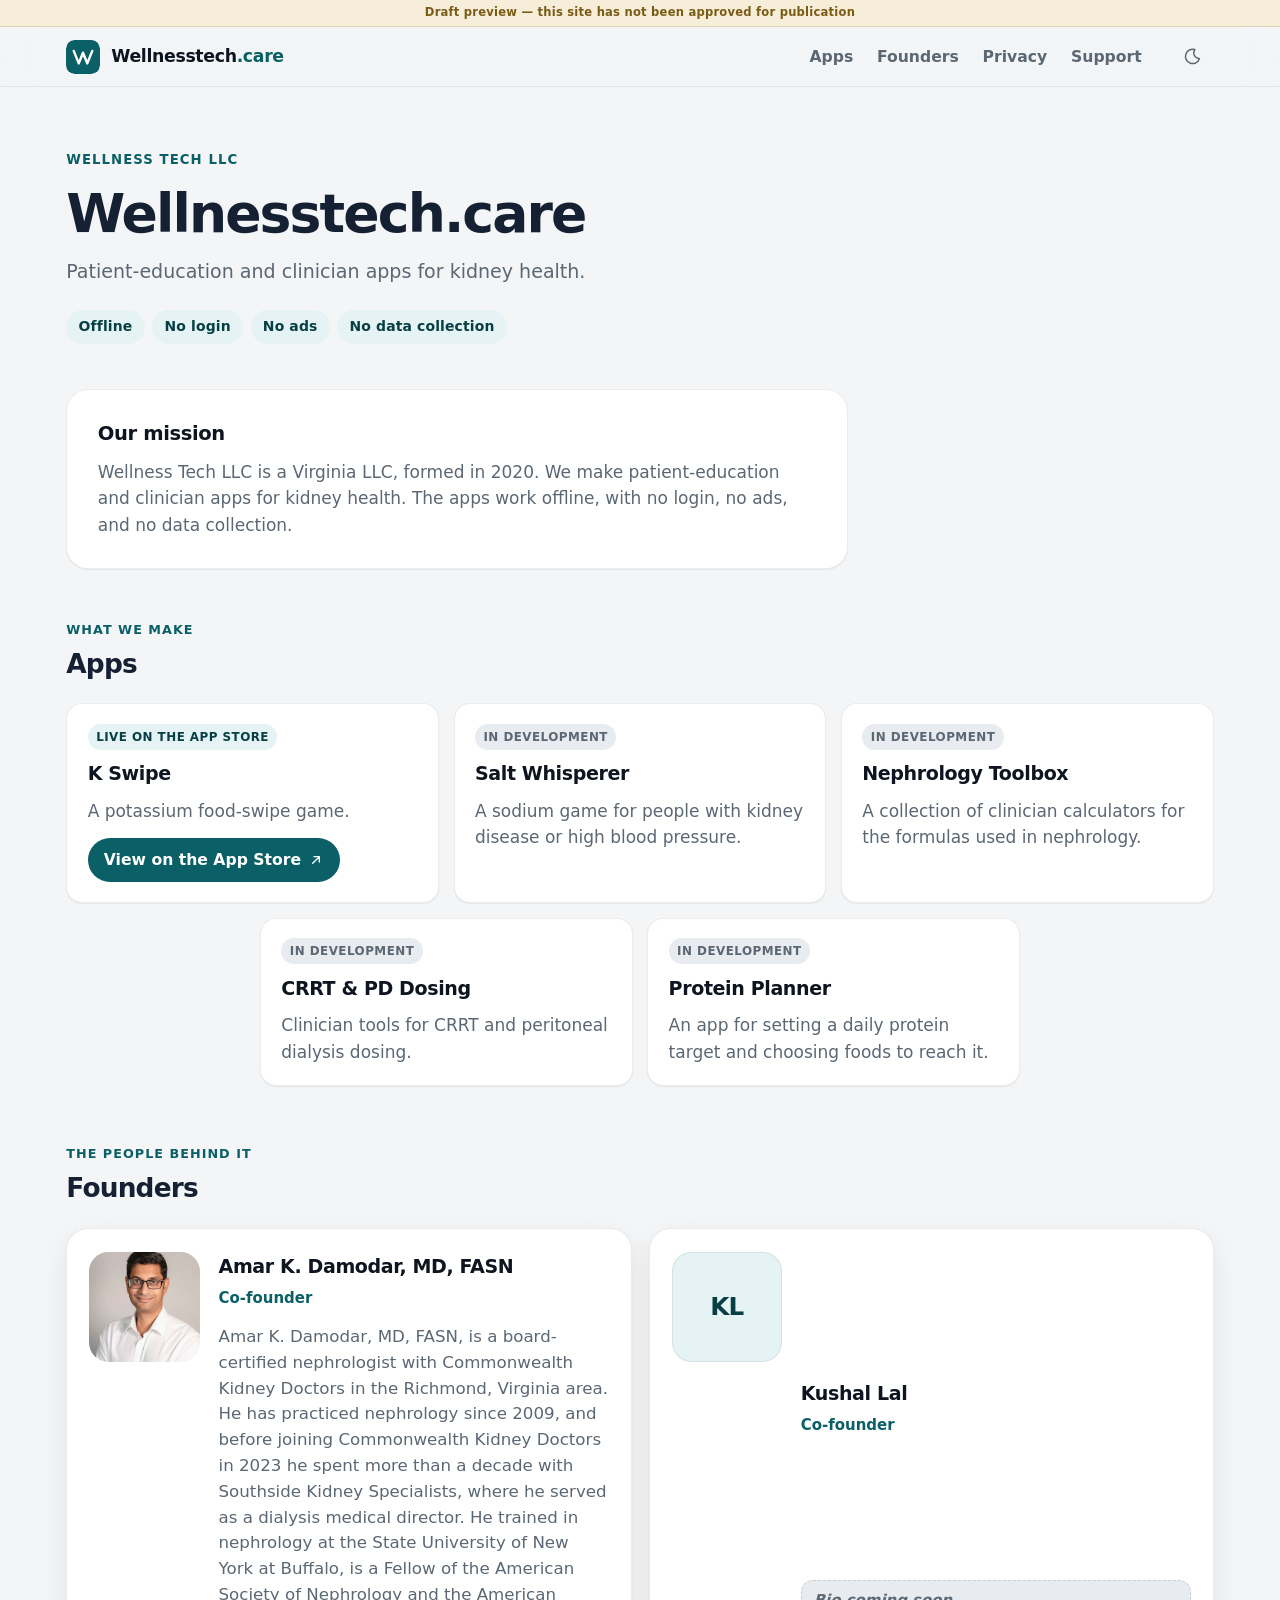
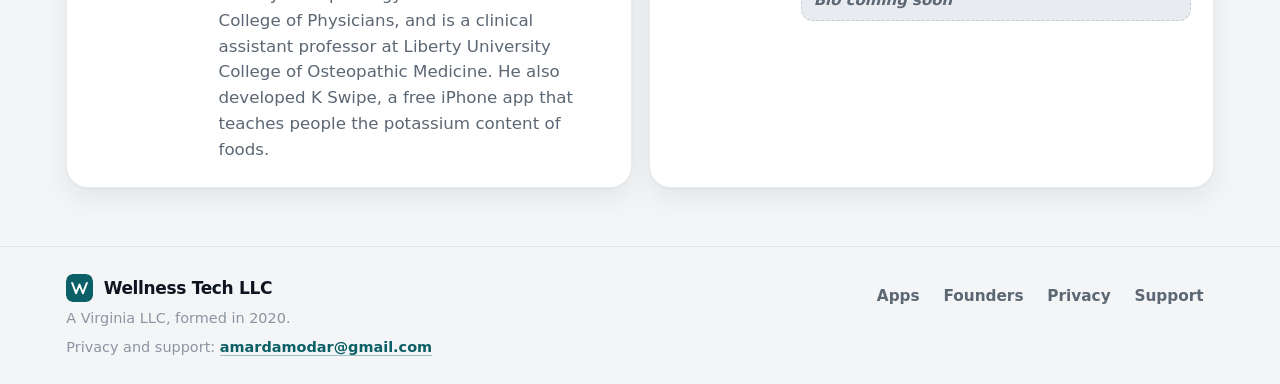
==== index.html @ 01f4c445 "Add draft Wellnesstech.care company site Static preview of the Wellness Tech LLC site, with a draft " ====
<!DOCTYPE html>
<html lang="en">
<head>
  <meta charset="utf-8">
  <meta name="viewport" content="width=device-width, initial-scale=1, viewport-fit=cover">
  <meta name="theme-color" content="#F3F5F7" media="(prefers-color-scheme: light)">
  <meta name="theme-color" content="#0B0F14" media="(prefers-color-scheme: dark)">
  <meta name="description" content="Wellness Tech LLC makes patient-education and clinician apps for kidney health. Offline, no login, no ads, and no data collection.">
  <meta name="robots" content="noindex, nofollow">
  <title>Wellnesstech.care — Wellness Tech LLC (Draft preview)</title>
  <link rel="icon" type="image/svg+xml" href="./img/logo.svg">
  <link rel="icon" type="image/png" sizes="32x32" href="./img/favicon-32.png">
  <link rel="apple-touch-icon" href="./img/apple-touch-icon.png">
  <link rel="stylesheet" href="./css/styles.css">
  <script>
    (function () {
      try {
        var q = new URLSearchParams(location.search).get("theme");
        if (q === "light" || q === "dark") {
          document.documentElement.setAttribute("data-theme", q);
          return;
        }
        var t = localStorage.getItem("wt-theme");
        if (t === "light" || t === "dark") document.documentElement.setAttribute("data-theme", t);
      } catch (e) {}
    })();
  </script>
</head>
<body>
  <a class="skip" href="#main">Skip to content</a>
  <div class="draft-banner" role="status">Draft preview — this site has not been approved for publication</div>
  <header class="site-header">
    <div class="wrap header-inner">
      <a class="brand" href="./">
        <img class="brand-mark" src="./img/logo.svg" width="32" height="32" alt="">
        <span class="brand-name">Wellnesstech<span class="dotcare">.care</span></span>
      </a>
      <nav class="site-nav" aria-label="Primary">
        <a href="./#apps">Apps</a>
        <a href="./#founders">Founders</a>
        <a href="./privacy.html">Privacy</a>
        <a href="./support.html">Support</a>
      </nav>
      <button type="button" class="theme-btn" id="theme-toggle" aria-label="Switch theme" aria-pressed="false">
        <svg class="icon-moon" viewBox="0 0 24 24" fill="none" stroke="currentColor" stroke-width="1.8" stroke-linecap="round" stroke-linejoin="round" aria-hidden="true">
          <path d="M15.4 3.1A8.6 8.6 0 1 0 20.9 14 7 7 0 0 1 15.4 3.1z"/>
        </svg>
        <svg class="icon-sun" viewBox="0 0 24 24" fill="none" stroke="currentColor" stroke-width="1.8" stroke-linecap="round" stroke-linejoin="round" aria-hidden="true">
          <circle cx="12" cy="12" r="4.2"/>
          <path d="M12 3v1.6M12 19.4V21M3 12h1.6M19.4 12H21M5.6 5.6l1.1 1.1M17.3 17.3l1.1 1.1M18.4 5.6l-1.1 1.1M6.7 17.3l-1.1 1.1"/>
        </svg>
      </button>
    </div>
  </header>
  <main id="main">
    <section class="hero">
      <div class="wrap">
        <p class="hero-eyebrow">Wellness Tech LLC</p>
        <h1>Wellnesstech.care</h1>
        <p class="hero-lede">Patient-education and clinician apps for kidney health.</p>
        <ul class="principles" aria-label="How the apps are built">
          <li>Offline</li>
          <li>No login</li>
          <li>No ads</li>
          <li>No data collection</li>
        </ul>
      </div>
    </section>

    <section class="mission" aria-labelledby="mission-heading">
      <div class="wrap">
        <div class="mission-card">
          <h2 id="mission-heading">Our mission</h2>
          <p>Wellness Tech LLC is a Virginia LLC, formed in 2020. We make patient-education and clinician apps for kidney health. The apps work offline, with no login, no ads, and no data collection.</p>
        </div>
      </div>
    </section>

    <section class="section" id="apps" aria-labelledby="apps-heading">
      <div class="wrap">
        <p class="section-kicker">What we make</p>
        <div class="section-head">
          <h2 id="apps-heading">Apps</h2>
        </div>
        <div class="apps-grid">
          <article class="app-card">
            <span class="badge badge-live">Live on the App Store</span>
            <h3>K Swipe</h3>
            <p>A potassium food-swipe game.</p>
            <a class="btn" href="https://apps.apple.com/us/app/k-swipe/id6827366810" rel="noopener noreferrer">
              View on the App Store
              <svg viewBox="0 0 24 24" fill="none" stroke="currentColor" stroke-width="2" stroke-linecap="round" stroke-linejoin="round" aria-hidden="true"><path d="M7 17 17 7M9 7h8v8"/></svg>
            </a>
          </article>
          <article class="app-card">
            <span class="badge badge-dev">In development</span>
            <h3>Salt Whisperer</h3>
            <p>A sodium game for people with kidney disease or high blood pressure.</p>
          </article>
          <article class="app-card">
            <span class="badge badge-dev">In development</span>
            <h3>Nephrology Toolbox</h3>
            <p>A collection of clinician calculators for the formulas used in nephrology.</p>
          </article>
          <article class="app-card">
            <span class="badge badge-dev">In development</span>
            <h3>CRRT &amp; PD Dosing</h3>
            <p>Clinician tools for CRRT and peritoneal dialysis dosing.</p>
          </article>
          <article class="app-card">
            <span class="badge badge-dev">In development</span>
            <h3>Protein Planner</h3>
            <p>An app for setting a daily protein target and choosing foods to reach it.</p>
          </article>
        </div>
      </div>
    </section>

    <section class="section" id="founders" aria-labelledby="founders-heading">
      <div class="wrap">
        <p class="section-kicker">The people behind it</p>
        <div class="section-head">
          <h2 id="founders-heading">Founders</h2>
        </div>
        <div class="founders-grid">
          <article class="founder-card">
            <img class="founder-photo"
                 src="./img/amar-damodar.jpg"
                 srcset="./img/amar-damodar-320.jpg 320w, ./img/amar-damodar.jpg 640w"
                 sizes="104px"
                 width="640" height="640"
                 alt="Portrait of Amar K. Damodar, MD, FASN">
            <h3>Amar K. Damodar, MD, FASN</h3>
            <p class="founder-role">Co-founder</p>
            <p class="founder-bio">Amar K. Damodar, MD, FASN, is a board-certified nephrologist with Commonwealth Kidney Doctors in the Richmond, Virginia area. He has practiced nephrology since 2009, and before joining Commonwealth Kidney Doctors in 2023 he spent more than a decade with Southside Kidney Specialists, where he served as a dialysis medical director. He trained in nephrology at the State University of New York at Buffalo, is a Fellow of the American Society of Nephrology and the American College of Physicians, and is a clinical assistant professor at Liberty University College of Osteopathic Medicine. He also developed K Swipe, a free iPhone app that teaches people the potassium content of foods.</p>
          </article>
          <article class="founder-card">
            <div class="founder-avatar" aria-hidden="true">KL</div>
            <h3>Kushal Lal</h3>
            <p class="founder-role">Co-founder</p>
            <p class="bio-placeholder">Bio coming soon</p>
          </article>
        </div>
      </div>
    </section>
  </main>
  <footer class="site-footer">
    <div class="wrap footer-inner">
      <div>
        <a class="footer-brand" href="./">
          <img src="./img/logo.svg" width="26" height="26" alt="">
          Wellness Tech LLC
        </a>
        <p class="footer-meta">A Virginia LLC, formed in 2020.</p>
        <p class="footer-meta">Privacy and support: <a class="email-link" href="mailto:amardamodar@gmail.com">amardamodar@gmail.com</a></p>
      </div>
      <nav class="footer-links" aria-label="Footer">
        <a href="./#apps">Apps</a>
        <a href="./#founders">Founders</a>
        <a href="./privacy.html">Privacy</a>
        <a href="./support.html">Support</a>
      </nav>
    </div>
  </footer>
  <script src="./js/theme.js"></script>
</body>
</html>
---- css/styles.css ----
/* Wellnesstech.care — company site (draft)
   Visual language aligned with the Nephrology Toolbox redesign. */

:root {
  --bg: #f3f5f7;
  --bg-elev: #ffffff;
  --bg-grouped: #e8ebef;
  --ink: #0e1520;
  --ink-muted: #5c6774;
  --ink-faint: #8b94a0;
  --line: rgba(15, 22, 32, 0.08);
  --line-strong: rgba(15, 22, 32, 0.14);
  --teal: #0b5f66;
  --teal-deep: #073f45;
  --teal-soft: #e6f3f4;
  --teal-mid: #157a82;
  --teal-fill: #0b5f66;
  --navy: #152033;
  --amber-ink: #7a5a16;
  --amber-bg: #f6eed8;
  --shadow-sm: 0 1px 2px rgba(15, 22, 32, 0.04), 0 1px 1px rgba(15, 22, 32, 0.03);
  --shadow: 0 1px 2px rgba(15, 22, 32, 0.04), 0 10px 28px rgba(15, 22, 32, 0.07);
  --radius: 16px;
  --radius-lg: 22px;
  --radius-sm: 12px;
  --sans: -apple-system, BlinkMacSystemFont, "SF Pro Text", "SF Pro Display", "Segoe UI", system-ui, "Helvetica Neue", Helvetica, Arial, sans-serif;
  --focus: 0 0 0 3px rgba(11, 95, 102, 0.32);
  --ease: cubic-bezier(0.22, 1, 0.36, 1);
  --safe-t: env(safe-area-inset-top, 0px);
  --safe-b: env(safe-area-inset-bottom, 0px);
  --safe-l: env(safe-area-inset-left, 0px);
  --safe-r: env(safe-area-inset-right, 0px);
  --header-h: 3.5rem;
  --wrap: 72rem;
  --gutter: 1.25rem;
  color-scheme: light dark;
}

@media (prefers-color-scheme: dark) {
  :root:not([data-theme="light"]) {
    --bg: #0b0f14;
    --bg-elev: #161c24;
    --bg-grouped: #1c232c;
    --ink: #f2efe8;
    --ink-muted: #9aa4b0;
    --ink-faint: #6e7884;
    --line: rgba(242, 239, 232, 0.09);
    --line-strong: rgba(242, 239, 232, 0.16);
    --teal: #5ec8d0;
    --teal-deep: #c5ecef;
    --teal-soft: #12363a;
    --teal-mid: #4eb3bb;
    --teal-fill: #157a82;
    --navy: #dce4f0;
    --amber-ink: #e8c878;
    --amber-bg: #2a2414;
    --shadow-sm: 0 1px 2px rgba(0, 0, 0, 0.35);
    --shadow: 0 1px 2px rgba(0, 0, 0, 0.28), 0 12px 32px rgba(0, 0, 0, 0.4);
    --focus: 0 0 0 3px rgba(94, 200, 208, 0.4);
  }
}

[data-theme="dark"] {
  --bg: #0b0f14;
  --bg-elev: #161c24;
  --bg-grouped: #1c232c;
  --ink: #f2efe8;
  --ink-muted: #9aa4b0;
  --ink-faint: #6e7884;
  --line: rgba(242, 239, 232, 0.09);
  --line-strong: rgba(242, 239, 232, 0.16);
  --teal: #5ec8d0;
  --teal-deep: #c5ecef;
  --teal-soft: #12363a;
  --teal-mid: #4eb3bb;
  --teal-fill: #157a82;
  --navy: #dce4f0;
  --amber-ink: #e8c878;
  --amber-bg: #2a2414;
  --shadow-sm: 0 1px 2px rgba(0, 0, 0, 0.35);
  --shadow: 0 1px 2px rgba(0, 0, 0, 0.28), 0 12px 32px rgba(0, 0, 0, 0.4);
  --focus: 0 0 0 3px rgba(94, 200, 208, 0.4);
}

[data-theme="light"] {
  --bg: #f3f5f7;
  --bg-elev: #ffffff;
  --bg-grouped: #e8ebef;
  --ink: #0e1520;
  --ink-muted: #5c6774;
  --ink-faint: #8b94a0;
  --line: rgba(15, 22, 32, 0.08);
  --line-strong: rgba(15, 22, 32, 0.14);
  --teal: #0b5f66;
  --teal-deep: #073f45;
  --teal-soft: #e6f3f4;
  --teal-mid: #157a82;
  --teal-fill: #0b5f66;
  --navy: #152033;
  --amber-ink: #7a5a16;
  --amber-bg: #f6eed8;
  --shadow-sm: 0 1px 2px rgba(15, 22, 32, 0.04), 0 1px 1px rgba(15, 22, 32, 0.03);
  --shadow: 0 1px 2px rgba(15, 22, 32, 0.04), 0 10px 28px rgba(15, 22, 32, 0.07);
  --focus: 0 0 0 3px rgba(11, 95, 102, 0.32);
}

*, *::before, *::after { box-sizing: border-box; }

html {
  font-size: 17px;
  -webkit-text-size-adjust: 100%;
  scroll-behavior: smooth;
  height: 100%;
}

@media (prefers-reduced-motion: reduce) {
  html { scroll-behavior: auto; }
  *, *::before, *::after {
    animation: none !important;
    transition: none !important;
  }
}

html, body { margin: 0; padding: 0; }

body {
  font-family: var(--sans);
  background: var(--bg);
  color: var(--ink);
  line-height: 1.55;
  min-height: 100%;
  min-height: 100dvh;
  display: flex;
  flex-direction: column;
  -webkit-font-smoothing: antialiased;
  -moz-osx-font-smoothing: grayscale;
}

img { max-width: 100%; height: auto; display: block; }
button { font: inherit; color: inherit; cursor: pointer; background: none; border: 0; padding: 0; }
a { color: var(--teal); }

.skip {
  position: absolute; left: -999px; top: 0; z-index: 200;
  background: var(--teal-fill); color: #fff; padding: 0.5rem 1rem; border-radius: 0 0 8px 0;
  text-decoration: none;
}
.skip:focus { left: 0.5rem; top: 0.5rem; outline: none; box-shadow: var(--focus); }

/* Slim draft banner */
.draft-banner {
  flex: 0 0 auto;
  z-index: 80;
  background: var(--amber-bg);
  color: var(--amber-ink);
  text-align: center;
  font-weight: 560;
  font-size: 0.68rem;
  letter-spacing: 0.02em;
  line-height: 1.3;
  padding: calc(0.32rem + var(--safe-t)) max(var(--gutter), var(--safe-r)) 0.32rem max(var(--gutter), var(--safe-l));
  border-bottom: 0.5px solid color-mix(in srgb, var(--amber-ink) 18%, transparent);
}

.wrap {
  width: min(100%, var(--wrap));
  margin-inline: auto;
  padding-inline: max(var(--gutter), var(--safe-l)) max(var(--gutter), var(--safe-r));
}

/* Header */
.site-header {
  position: sticky;
  top: 0;
  z-index: 50;
  background: color-mix(in srgb, var(--bg) 86%, transparent);
  backdrop-filter: saturate(1.4) blur(16px);
  -webkit-backdrop-filter: saturate(1.4) blur(16px);
  border-bottom: 0.5px solid var(--line);
}

.header-inner {
  display: flex;
  align-items: center;
  gap: 1rem;
  min-height: var(--header-h);
  flex-wrap: wrap;
  padding-block: 0.35rem;
}

.brand {
  display: inline-flex;
  align-items: center;
  gap: 0.65rem;
  text-decoration: none;
  color: var(--ink);
  min-height: 44px;
  margin-right: auto;
}
.brand:hover { color: var(--ink); }
.brand-mark {
  width: 2rem;
  height: 2rem;
  flex: 0 0 auto;
  border-radius: 0.5rem;
}
.brand-name {
  font-weight: 650;
  font-size: 1.02rem;
  letter-spacing: -0.02em;
  line-height: 1.1;
}
.brand-name .dotcare {
  color: var(--teal);
  font-weight: 600;
}

.site-nav {
  display: flex;
  align-items: center;
  gap: 0.15rem 0.1rem;
  flex-wrap: wrap;
}
.site-nav a {
  color: var(--ink-muted);
  text-decoration: none;
  font-weight: 560;
  font-size: 0.92rem;
  padding: 0.45rem 0.65rem;
  min-height: 44px;
  display: inline-flex;
  align-items: center;
  border-radius: 999px;
}
.site-nav a:hover { color: var(--ink); background: var(--bg-grouped); }
.site-nav a[aria-current="page"] {
  color: var(--teal-deep);
  background: var(--teal-soft);
}

.theme-btn {
  width: 44px;
  height: 44px;
  display: inline-flex;
  align-items: center;
  justify-content: center;
  border-radius: 50%;
  color: var(--ink-muted);
  flex: 0 0 auto;
}
.theme-btn:hover { background: var(--bg-grouped); color: var(--ink); }
.theme-btn:focus-visible,
.site-nav a:focus-visible,
.brand:focus-visible,
.btn:focus-visible,
.email-link:focus-visible {
  outline: none;
  box-shadow: var(--focus);
}
.theme-btn svg { width: 20px; height: 20px; }
.theme-btn .icon-sun { display: none; }
.theme-btn .icon-moon { display: block; }
[data-theme="dark"] .theme-btn .icon-sun { display: block; }
[data-theme="dark"] .theme-btn .icon-moon { display: none; }
@media (prefers-color-scheme: dark) {
  :root:not([data-theme="light"]) .theme-btn .icon-sun { display: block; }
  :root:not([data-theme="light"]) .theme-btn .icon-moon { display: none; }
}

/* Main */
main { flex: 1 1 auto; }

.hero {
  padding: 2.4rem 0 2.1rem;
}
.hero-eyebrow {
  display: inline-block;
  font-size: 0.78rem;
  font-weight: 620;
  letter-spacing: 0.08em;
  text-transform: uppercase;
  color: var(--teal);
  margin: 0 0 0.85rem;
}
.hero h1 {
  font-size: clamp(2.05rem, 6vw, 3.15rem);
  font-weight: 680;
  letter-spacing: -0.035em;
  line-height: 1.08;
  margin: 0 0 0.85rem;
  color: var(--navy);
  max-width: 14ch;
}
.hero-lede {
  font-size: 1.12rem;
  color: var(--ink-muted);
  max-width: 34rem;
  margin: 0 0 1.35rem;
}
.principles {
  display: flex;
  flex-wrap: wrap;
  gap: 0.45rem;
  list-style: none;
  margin: 0;
  padding: 0;
}
.principles li {
  background: var(--teal-soft);
  color: var(--teal-deep);
  font-size: 0.82rem;
  font-weight: 600;
  padding: 0.38rem 0.72rem;
  border-radius: 999px;
  letter-spacing: 0.01em;
}

.mission {
  padding: 0 0 3rem;
}
.mission-card {
  background: var(--bg-elev);
  border: 0.5px solid var(--line);
  box-shadow: var(--shadow-sm);
  border-radius: var(--radius-lg);
  padding: 1.5rem 1.4rem;
  max-width: 46rem;
}
.mission-card h2 {
  margin: 0 0 0.55rem;
  font-size: 1.15rem;
  letter-spacing: -0.02em;
  font-weight: 650;
}
.mission-card p {
  margin: 0;
  color: var(--ink-muted);
}

.section {
  padding: 0 0 3.4rem;
}
.section-head {
  display: flex;
  align-items: baseline;
  justify-content: space-between;
  gap: 1rem;
  margin-bottom: 1.1rem;
}
.section-head h2 {
  margin: 0;
  font-size: 1.55rem;
  letter-spacing: -0.03em;
  font-weight: 670;
  color: var(--navy);
}
.section-kicker {
  margin: 0 0 0.25rem;
  font-size: 0.75rem;
  font-weight: 620;
  letter-spacing: 0.08em;
  text-transform: uppercase;
  color: var(--teal);
}

.apps-grid {
  display: grid;
  grid-template-columns: 1fr;
  gap: 0.85rem;
}

.app-card {
  background: var(--bg-elev);
  border: 0.5px solid var(--line);
  box-shadow: var(--shadow-sm);
  border-radius: var(--radius);
  padding: 1.15rem 1.2rem 1.2rem;
  display: flex;
  flex-direction: column;
  gap: 0.55rem;
  min-height: 100%;
}
.app-card h3 {
  margin: 0;
  font-size: 1.12rem;
  letter-spacing: -0.02em;
  font-weight: 650;
}
.app-card p {
  margin: 0;
  color: var(--ink-muted);
  flex: 1 1 auto;
}
.badge {
  display: inline-flex;
  align-items: center;
  align-self: flex-start;
  font-size: 0.7rem;
  font-weight: 650;
  letter-spacing: 0.04em;
  text-transform: uppercase;
  padding: 0.22rem 0.5rem;
  border-radius: 999px;
}
.badge-live {
  background: var(--teal-soft);
  color: var(--teal-deep);
}
.badge-dev {
  background: var(--bg-grouped);
  color: var(--ink-muted);
}

.btn {
  display: inline-flex;
  align-items: center;
  justify-content: center;
  gap: 0.4rem;
  min-height: 44px;
  padding: 0.45rem 0.95rem;
  border-radius: 999px;
  background: var(--teal-fill);
  color: #fff;
  text-decoration: none;
  font-weight: 600;
  font-size: 0.92rem;
  align-self: flex-start;
  margin-top: 0.25rem;
}
.btn:hover { filter: brightness(1.06); }
.btn svg { width: 16px; height: 16px; }

/* Founders */
.founders-grid {
  display: grid;
  grid-template-columns: 1fr;
  gap: 1rem;
}
.founder-card {
  background: var(--bg-elev);
  border: 0.5px solid var(--line);
  box-shadow: var(--shadow);
  border-radius: var(--radius-lg);
  padding: 1.35rem 1.3rem 1.45rem;
  display: grid;
  grid-template-columns: auto 1fr;
  gap: 0.35rem 1.1rem;
}
.founder-photo,
.founder-avatar {
  width: 5.5rem;
  height: 5.5rem;
  border-radius: 1.15rem;
  object-fit: cover;
  grid-row: 1 / 4;
  background: var(--teal-soft);
  align-self: start;
}
.founder-avatar {
  display: flex;
  align-items: center;
  justify-content: center;
  font-weight: 670;
  font-size: 1.45rem;
  letter-spacing: -0.03em;
  color: var(--teal-deep);
  border: 0.5px solid var(--line);
}
.founder-card h3 {
  margin: 0;
  font-size: 1.12rem;
  letter-spacing: -0.02em;
  font-weight: 670;
  align-self: end;
}
.founder-role {
  margin: 0;
  color: var(--teal);
  font-weight: 600;
  font-size: 0.88rem;
}
.founder-bio {
  grid-column: 1 / -1;
  margin: 0.7rem 0 0;
  color: var(--ink-muted);
  font-size: 0.98rem;
}
.bio-placeholder {
  display: block;
  margin-top: 0.7rem;
  grid-column: 1 / -1;
  align-self: start;
  justify-self: stretch;
  width: 100%;
  background: var(--bg-grouped);
  color: var(--ink-muted);
  font-size: 0.88rem;
  font-weight: 560;
  font-style: italic;
  padding: 0.45rem 0.7rem;
  border-radius: var(--radius-sm);
  border: 0.5px dashed var(--line-strong);
}

/* Interior pages */
.page-hero {
  padding: 2rem 0 1.4rem;
}
.page-hero h1 {
  margin: 0 0 0.5rem;
  font-size: clamp(1.8rem, 5vw, 2.4rem);
  letter-spacing: -0.03em;
  font-weight: 680;
  color: var(--navy);
}
.page-hero p {
  margin: 0;
  color: var(--ink-muted);
  max-width: 36rem;
}
.prose {
  padding: 0 0 3.4rem;
  max-width: 40rem;
}
.prose h2 {
  font-size: 1.15rem;
  letter-spacing: -0.02em;
  margin: 1.8rem 0 0.5rem;
}
.prose p, .prose li { color: var(--ink-muted); }
.prose p { margin: 0 0 0.9rem; }
.prose ul { margin: 0 0 1rem; padding-left: 1.15rem; }
.prose li { margin: 0.25rem 0; }
.email-link {
  color: var(--teal);
  font-weight: 600;
  text-decoration: none;
  border-bottom: 1px solid color-mix(in srgb, var(--teal) 35%, transparent);
}
.email-link:hover { border-bottom-color: var(--teal); }

.contact-card {
  background: var(--bg-elev);
  border: 0.5px solid var(--line);
  box-shadow: var(--shadow-sm);
  border-radius: var(--radius-lg);
  padding: 1.4rem 1.35rem;
  display: flex;
  flex-direction: column;
  gap: 0.35rem;
  max-width: 28rem;
}
.contact-card .label {
  font-size: 0.75rem;
  font-weight: 620;
  letter-spacing: 0.06em;
  text-transform: uppercase;
  color: var(--ink-faint);
}
.contact-card .email-link { font-size: 1.05rem; align-self: flex-start; }

/* Footer */
.site-footer {
  margin-top: auto;
  border-top: 0.5px solid var(--line);
  padding: 1.6rem 0 calc(1.5rem + var(--safe-b));
  background: var(--bg);
}
.footer-inner {
  display: flex;
  flex-wrap: wrap;
  align-items: flex-start;
  gap: 1rem 2rem;
}
.footer-brand {
  display: flex;
  align-items: center;
  gap: 0.6rem;
  text-decoration: none;
  color: var(--ink);
  font-weight: 650;
  letter-spacing: -0.02em;
}
.footer-brand img { width: 1.6rem; height: 1.6rem; border-radius: 0.4rem; }
.footer-meta {
  margin: 0.35rem 0 0;
  color: var(--ink-faint);
  font-size: 0.85rem;
}
.footer-links {
  display: flex;
  flex-wrap: wrap;
  gap: 0.2rem 0.2rem;
  margin-left: auto;
  align-items: center;
}
.footer-links a {
  color: var(--ink-muted);
  text-decoration: none;
  font-weight: 560;
  font-size: 0.9rem;
  padding: 0.45rem 0.6rem;
  min-height: 44px;
  display: inline-flex;
  align-items: center;
}
.footer-links a:hover { color: var(--ink); }
.footer-links a:focus-visible { outline: none; box-shadow: var(--focus); border-radius: 8px; }

.error-page {
  text-align: left;
  padding: 3rem 0 4rem;
}
.error-page h1 {
  font-size: 2rem;
  letter-spacing: -0.03em;
  margin: 0 0 0.5rem;
}
.error-page p { color: var(--ink-muted); margin: 0 0 1.2rem; }

@media (min-width: 640px) {
  :root { --gutter: 1.75rem; }
  .hero { padding-top: 3.4rem; padding-bottom: 2.6rem; }
  .apps-grid { grid-template-columns: 1fr 1fr; }
  .founder-card {
    grid-template-columns: auto 1fr;
  }
  .founder-photo, .founder-avatar {
    width: 6.5rem;
    height: 6.5rem;
    grid-row: 1 / span 3;
  }
  .founder-bio, .bio-placeholder { grid-column: 2; }
  .founder-bio { margin-top: 0.45rem; }
  .bio-placeholder { margin-top: 0.55rem; }
  .mission-card { padding: 1.75rem 1.8rem; }
}

@media (min-width: 960px) {
  :root { --gutter: 2.25rem; }
  .apps-grid { grid-template-columns: repeat(6, 1fr); }
  .app-card:nth-child(1),
  .app-card:nth-child(2),
  .app-card:nth-child(3) { grid-column: span 2; }
  .app-card:nth-child(4) { grid-column: 2 / span 2; }
  .app-card:nth-child(5) { grid-column: 4 / span 2; }
  .founders-grid { grid-template-columns: 1fr 1fr; }
  .header-inner { flex-wrap: nowrap; }
}

@media (max-width: 479px) {
  .site-nav { width: 100%; order: 3; }
  .site-nav a { padding-inline: 0.5rem; font-size: 0.88rem; }
  .founder-card {
    grid-template-columns: auto 1fr;
  }
  .founder-photo, .founder-avatar { width: 4.4rem; height: 4.4rem; border-radius: 1rem; }
  .footer-links { margin-left: 0; }
}
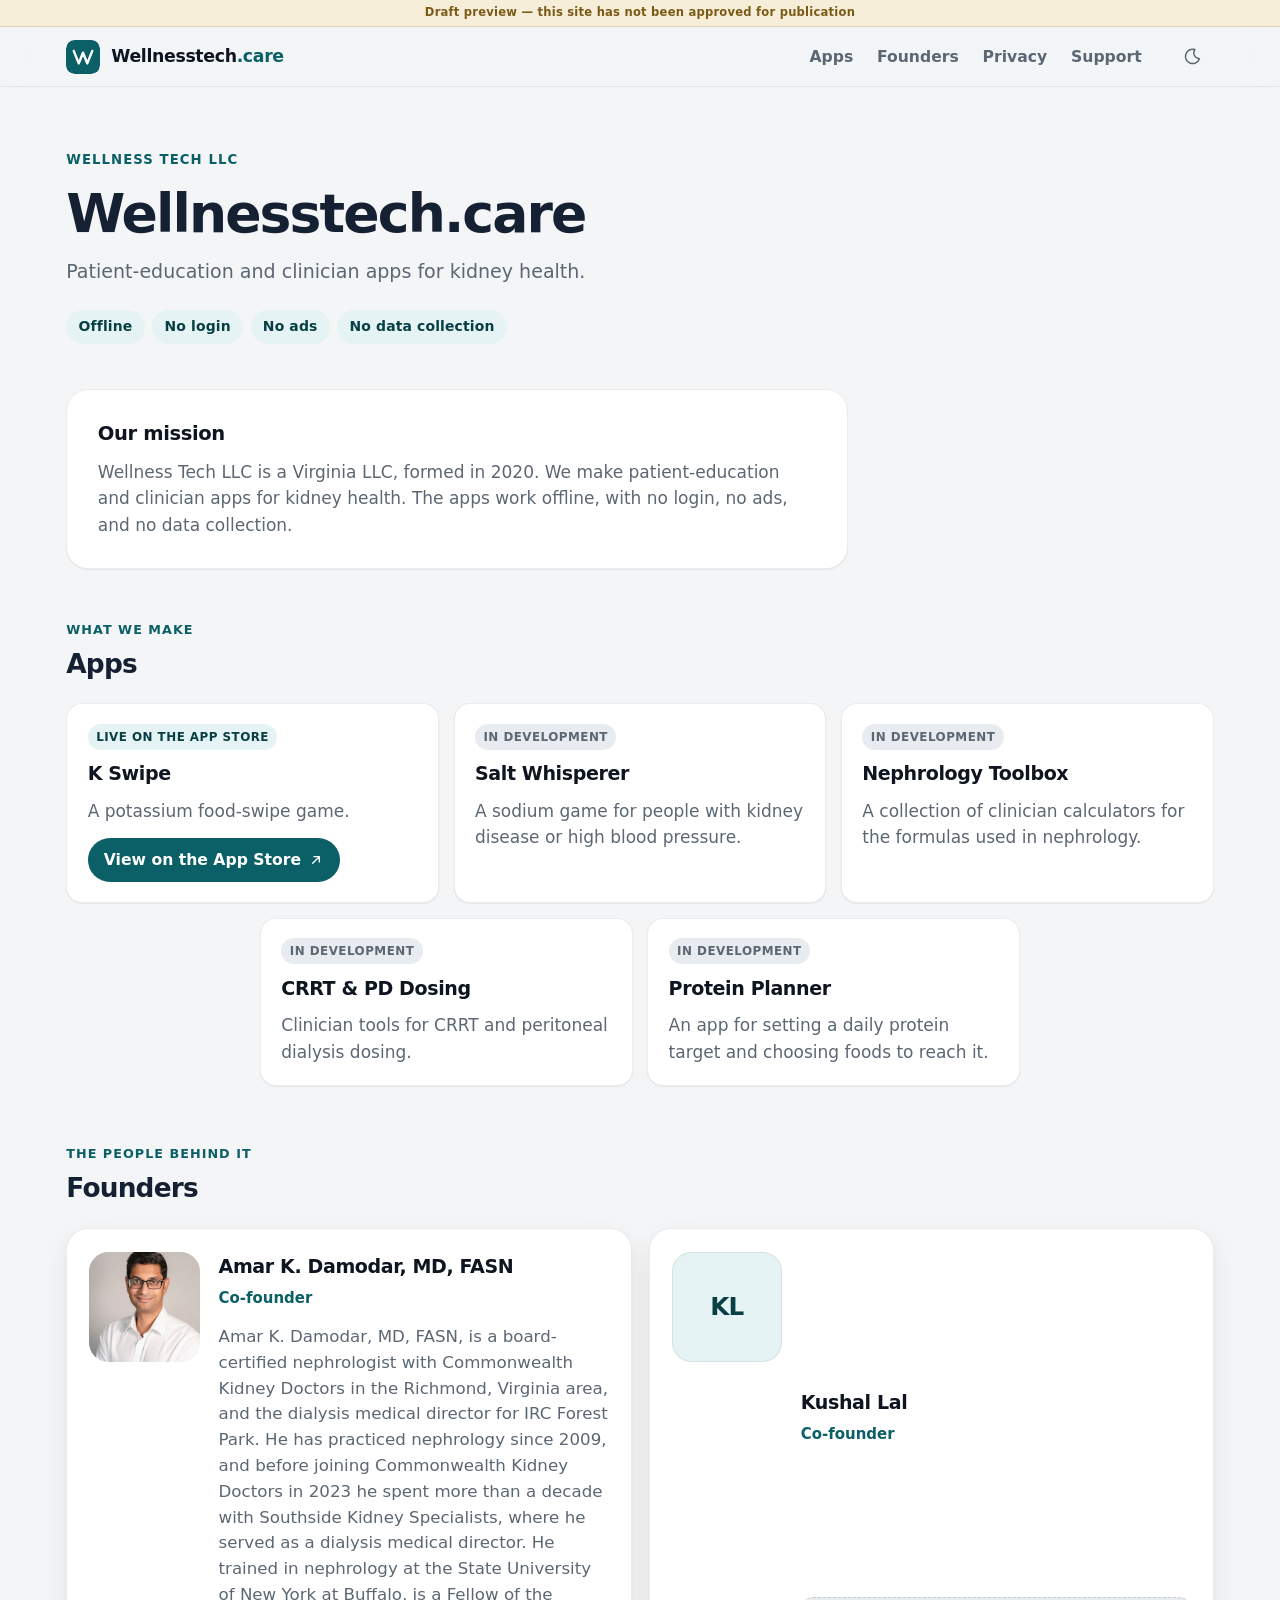
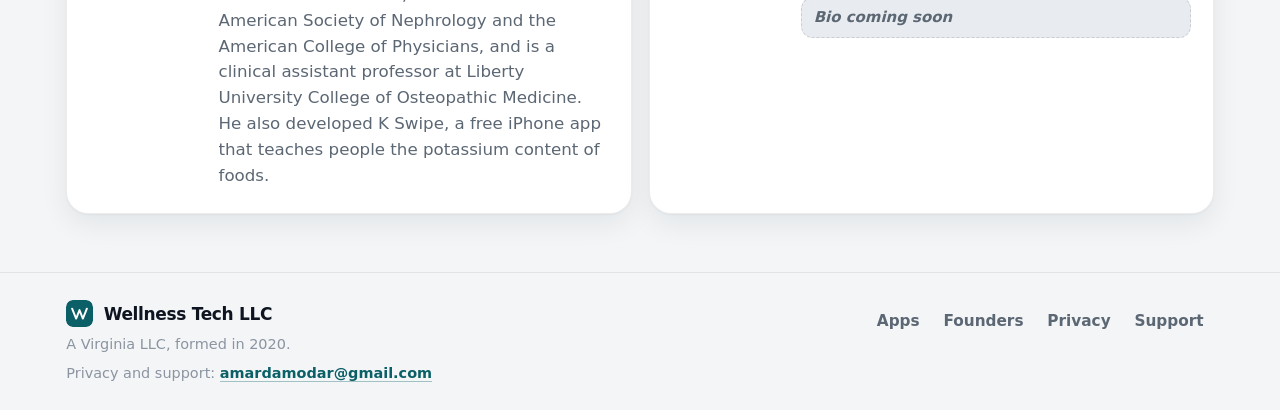
==== commit c073ec4c: "Bio: current role as dialysis medical director, IRC Forest Park" ====
--- a/index.html
+++ b/index.html
@@ -132,7 +132,7 @@
                  alt="Portrait of Amar K. Damodar, MD, FASN">
             <h3>Amar K. Damodar, MD, FASN</h3>
             <p class="founder-role">Co-founder</p>
-            <p class="founder-bio">Amar K. Damodar, MD, FASN, is a board-certified nephrologist with Commonwealth Kidney Doctors in the Richmond, Virginia area. He has practiced nephrology since 2009, and before joining Commonwealth Kidney Doctors in 2023 he spent more than a decade with Southside Kidney Specialists, where he served as a dialysis medical director. He trained in nephrology at the State University of New York at Buffalo, is a Fellow of the American Society of Nephrology and the American College of Physicians, and is a clinical assistant professor at Liberty University College of Osteopathic Medicine. He also developed K Swipe, a free iPhone app that teaches people the potassium content of foods.</p>
+            <p class="founder-bio">Amar K. Damodar, MD, FASN, is a board-certified nephrologist with Commonwealth Kidney Doctors in the Richmond, Virginia area, and the dialysis medical director for IRC Forest Park. He has practiced nephrology since 2009, and before joining Commonwealth Kidney Doctors in 2023 he spent more than a decade with Southside Kidney Specialists, where he served as a dialysis medical director. He trained in nephrology at the State University of New York at Buffalo, is a Fellow of the American Society of Nephrology and the American College of Physicians, and is a clinical assistant professor at Liberty University College of Osteopathic Medicine. He also developed K Swipe, a free iPhone app that teaches people the potassium content of foods.</p>
           </article>
           <article class="founder-card">
             <div class="founder-avatar" aria-hidden="true">KL</div>
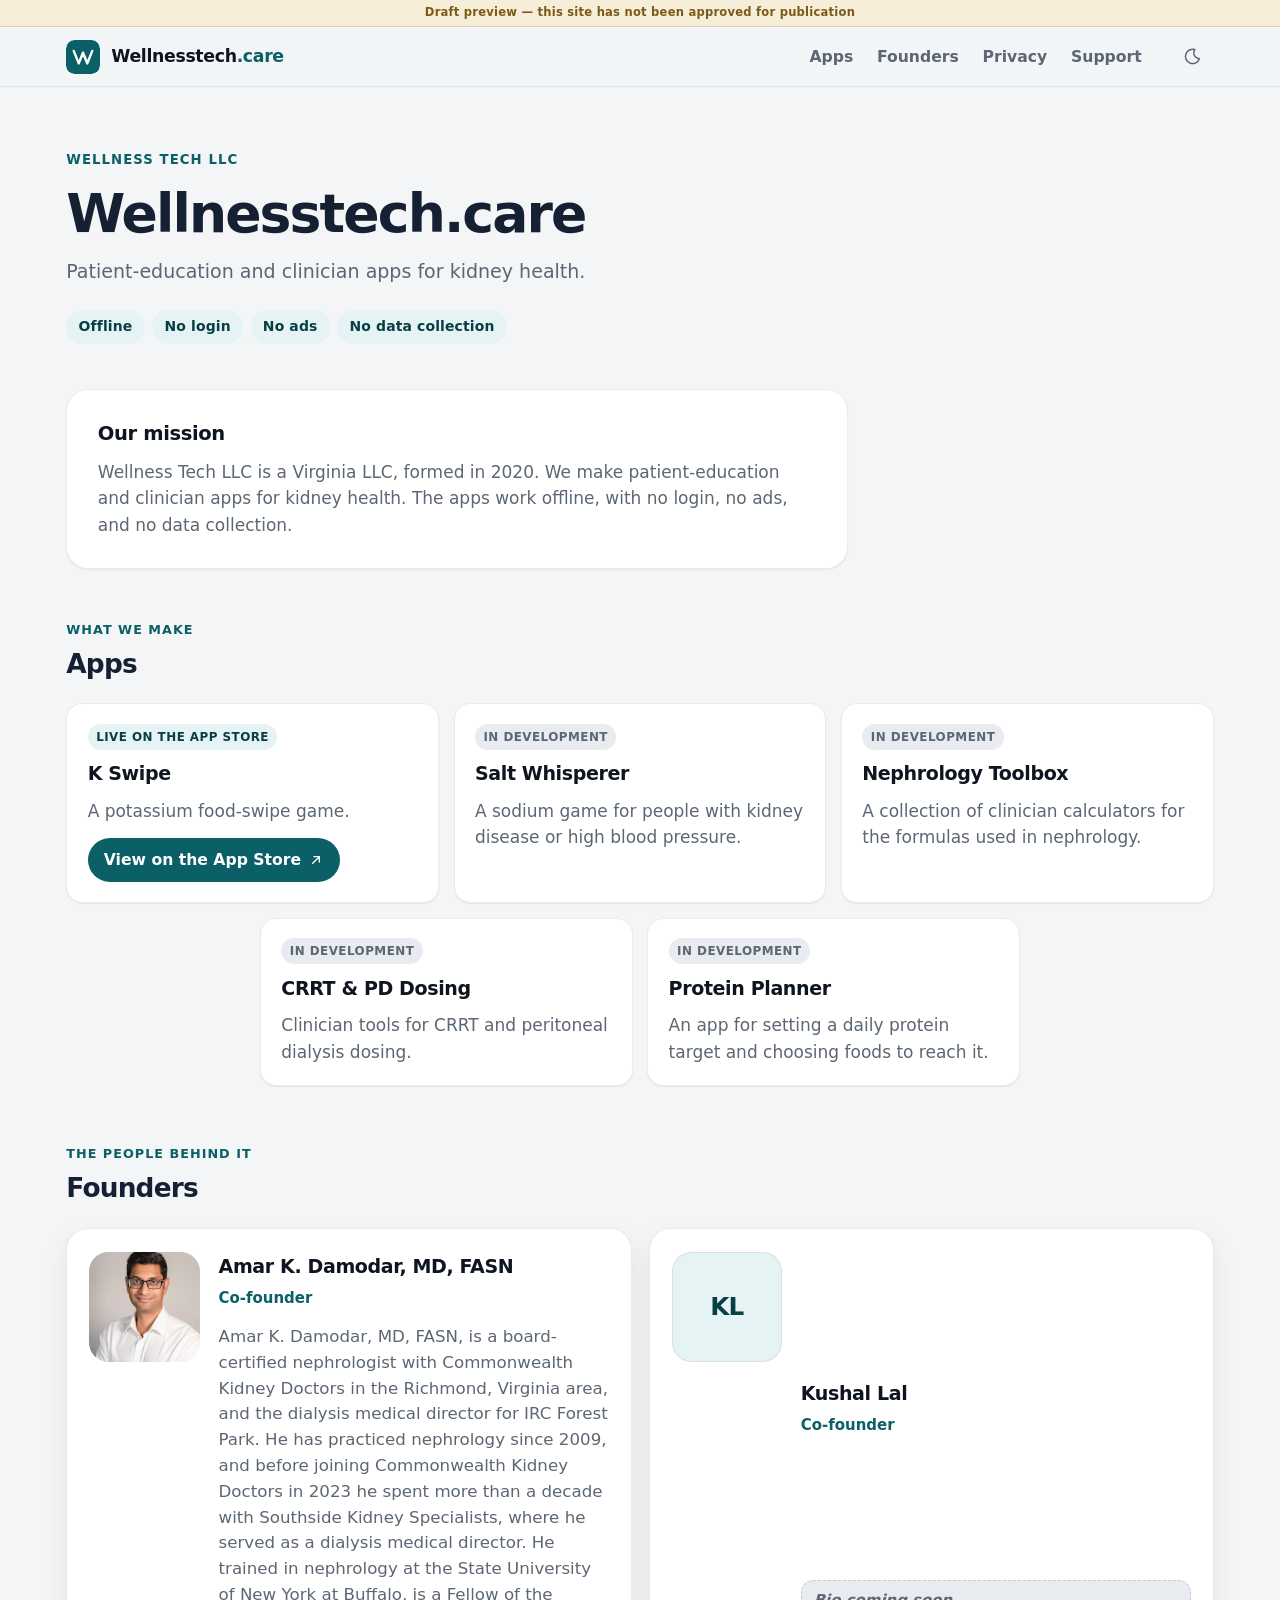
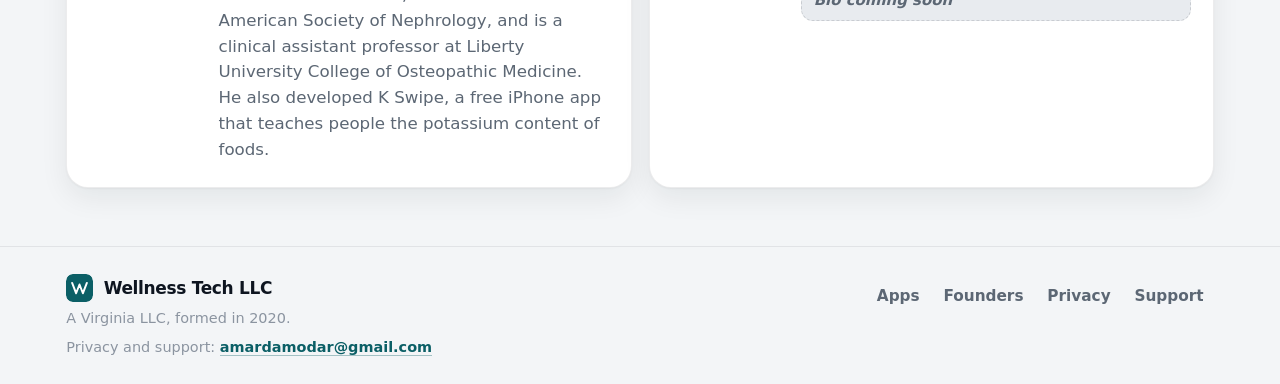
==== commit 09c06c13: "Bio: remove ACP fellowship (FASN only)" ====
--- a/index.html
+++ b/index.html
@@ -132,7 +132,7 @@
                  alt="Portrait of Amar K. Damodar, MD, FASN">
             <h3>Amar K. Damodar, MD, FASN</h3>
             <p class="founder-role">Co-founder</p>
-            <p class="founder-bio">Amar K. Damodar, MD, FASN, is a board-certified nephrologist with Commonwealth Kidney Doctors in the Richmond, Virginia area, and the dialysis medical director for IRC Forest Park. He has practiced nephrology since 2009, and before joining Commonwealth Kidney Doctors in 2023 he spent more than a decade with Southside Kidney Specialists, where he served as a dialysis medical director. He trained in nephrology at the State University of New York at Buffalo, is a Fellow of the American Society of Nephrology and the American College of Physicians, and is a clinical assistant professor at Liberty University College of Osteopathic Medicine. He also developed K Swipe, a free iPhone app that teaches people the potassium content of foods.</p>
+            <p class="founder-bio">Amar K. Damodar, MD, FASN, is a board-certified nephrologist with Commonwealth Kidney Doctors in the Richmond, Virginia area, and the dialysis medical director for IRC Forest Park. He has practiced nephrology since 2009, and before joining Commonwealth Kidney Doctors in 2023 he spent more than a decade with Southside Kidney Specialists, where he served as a dialysis medical director. He trained in nephrology at the State University of New York at Buffalo, is a Fellow of the American Society of Nephrology, and is a clinical assistant professor at Liberty University College of Osteopathic Medicine. He also developed K Swipe, a free iPhone app that teaches people the potassium content of foods.</p>
           </article>
           <article class="founder-card">
             <div class="founder-avatar" aria-hidden="true">KL</div>
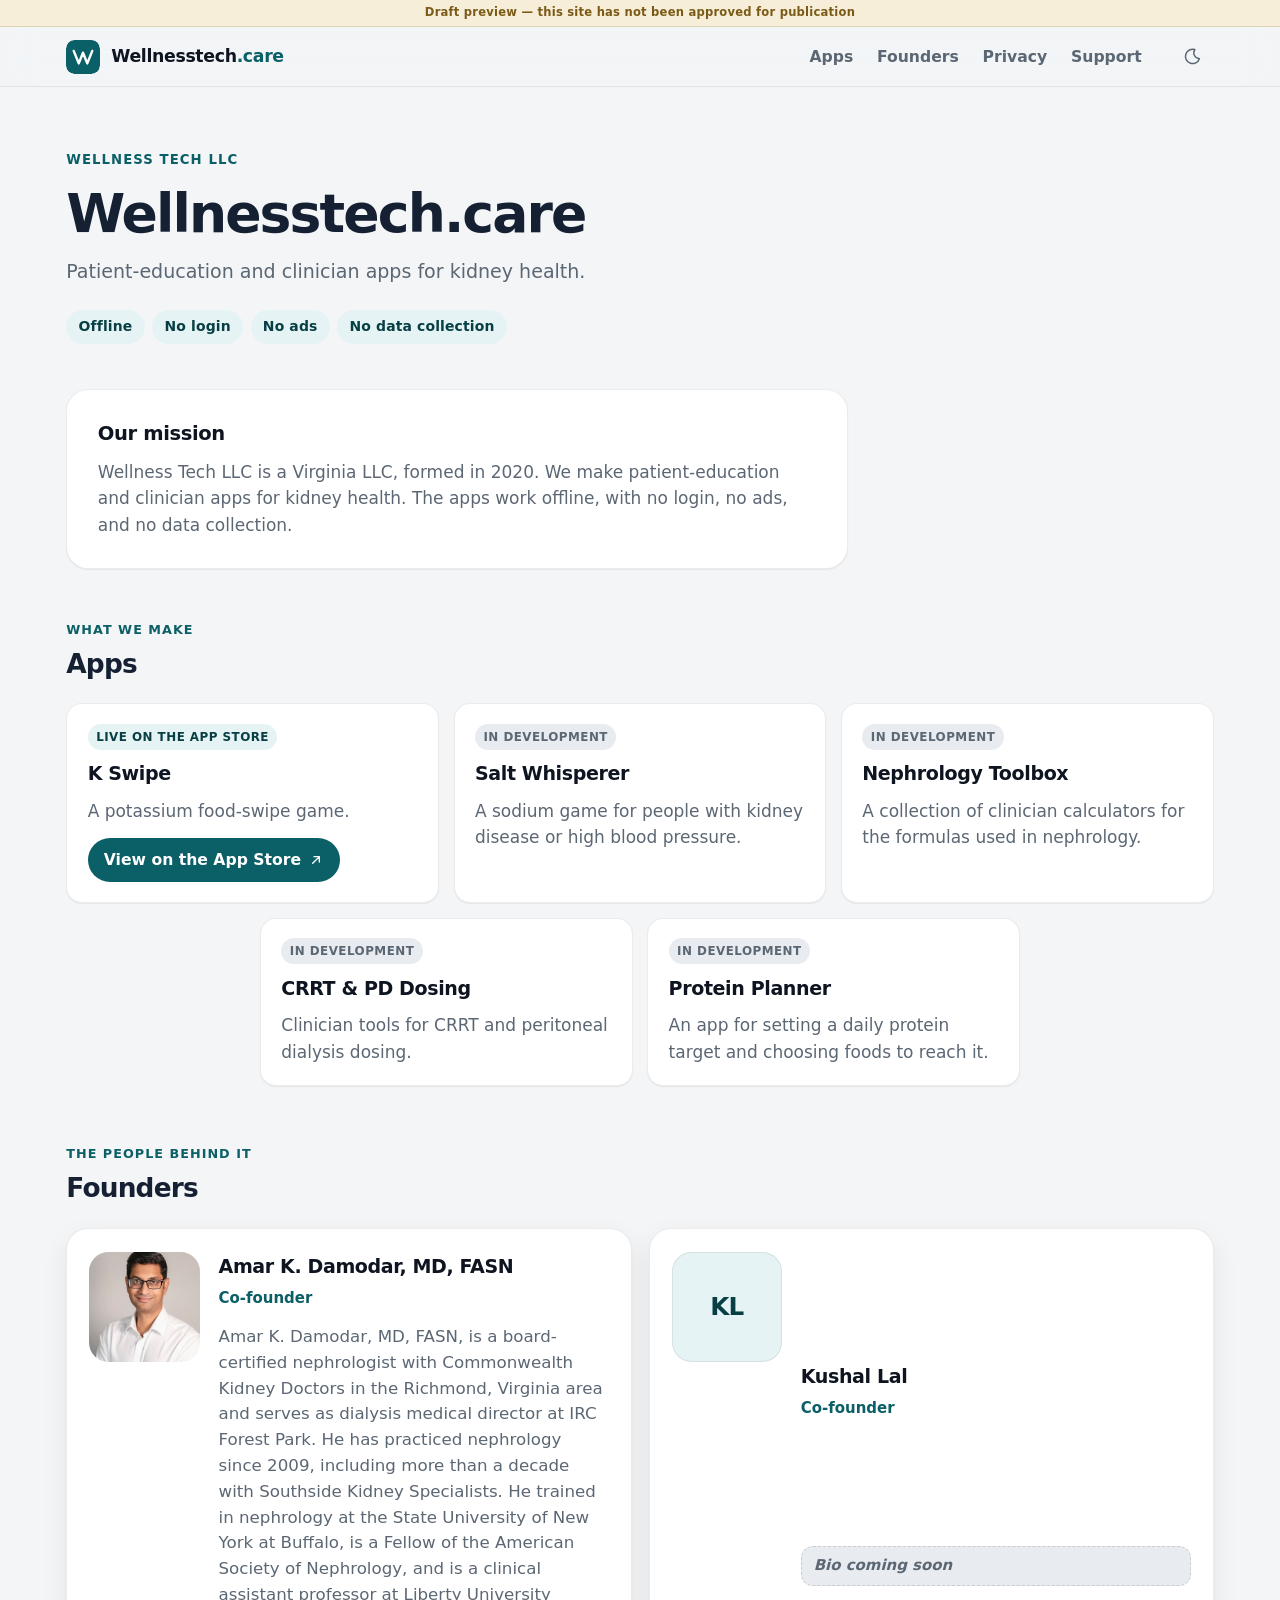
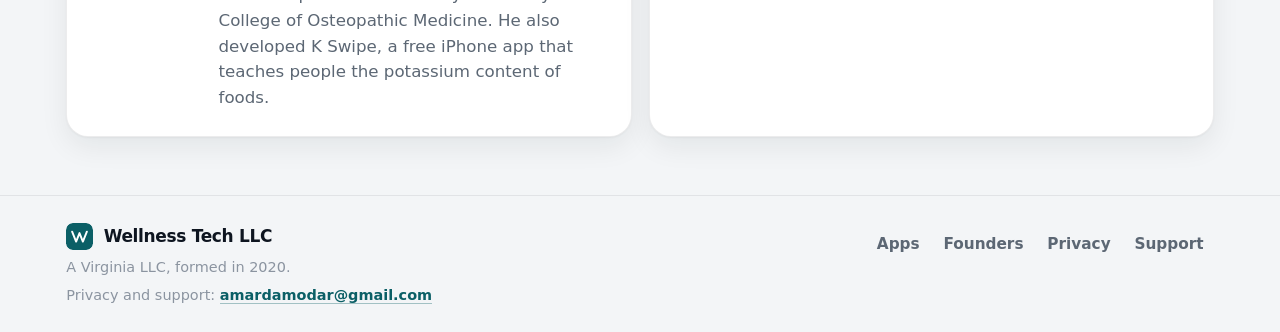
==== commit c1f7b8aa: "Bio: Alex's corrected version (IRC Forest Park current, FASN only)" ====
--- a/index.html
+++ b/index.html
@@ -132,7 +132,7 @@
                  alt="Portrait of Amar K. Damodar, MD, FASN">
             <h3>Amar K. Damodar, MD, FASN</h3>
             <p class="founder-role">Co-founder</p>
-            <p class="founder-bio">Amar K. Damodar, MD, FASN, is a board-certified nephrologist with Commonwealth Kidney Doctors in the Richmond, Virginia area, and the dialysis medical director for IRC Forest Park. He has practiced nephrology since 2009, and before joining Commonwealth Kidney Doctors in 2023 he spent more than a decade with Southside Kidney Specialists, where he served as a dialysis medical director. He trained in nephrology at the State University of New York at Buffalo, is a Fellow of the American Society of Nephrology, and is a clinical assistant professor at Liberty University College of Osteopathic Medicine. He also developed K Swipe, a free iPhone app that teaches people the potassium content of foods.</p>
+            <p class="founder-bio">Amar K. Damodar, MD, FASN, is a board-certified nephrologist with Commonwealth Kidney Doctors in the Richmond, Virginia area and serves as dialysis medical director at IRC Forest Park. He has practiced nephrology since 2009, including more than a decade with Southside Kidney Specialists. He trained in nephrology at the State University of New York at Buffalo, is a Fellow of the American Society of Nephrology, and is a clinical assistant professor at Liberty University College of Osteopathic Medicine. He also developed K Swipe, a free iPhone app that teaches people the potassium content of foods.</p>
           </article>
           <article class="founder-card">
             <div class="founder-avatar" aria-hidden="true">KL</div>
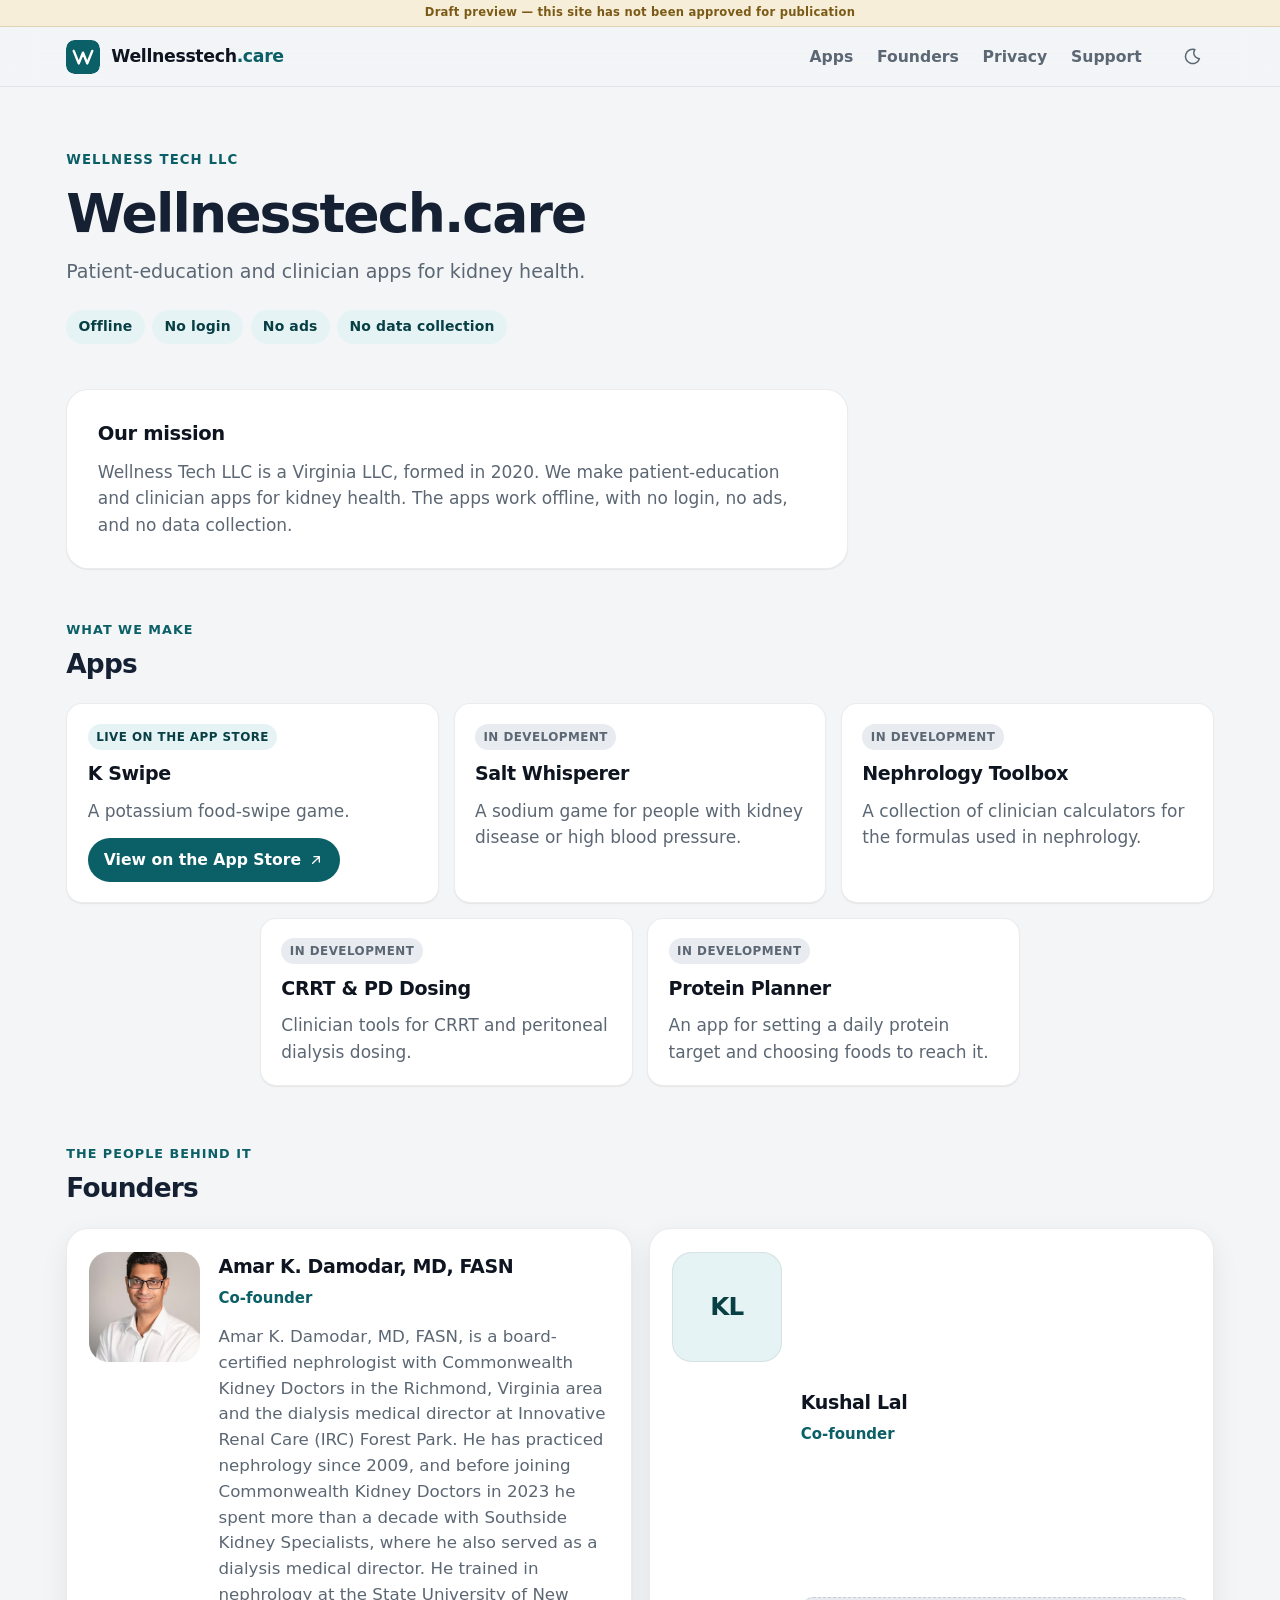
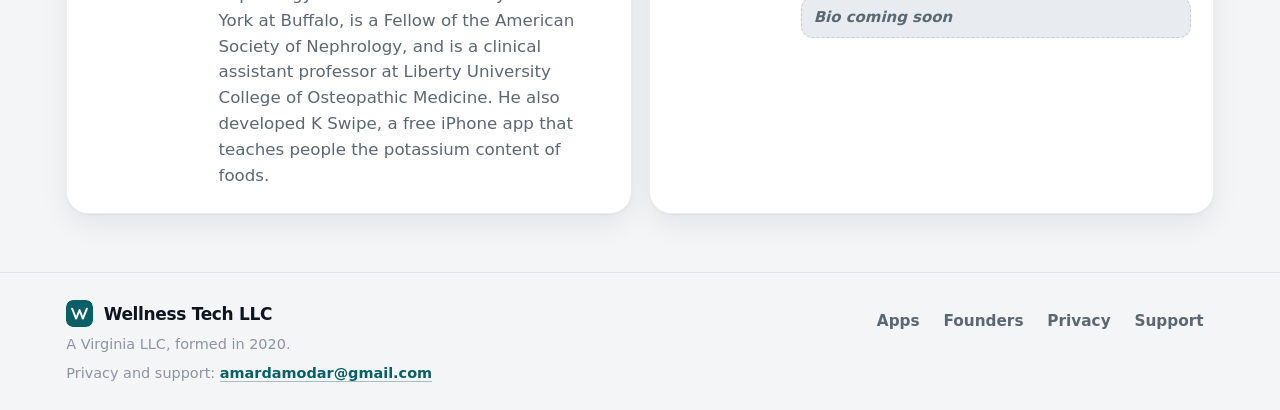
==== commit 5746ab78: "Bio: spell out Innovative Renal Care (IRC) Forest Park" ====
--- a/index.html
+++ b/index.html
@@ -132,7 +132,7 @@
                  alt="Portrait of Amar K. Damodar, MD, FASN">
             <h3>Amar K. Damodar, MD, FASN</h3>
             <p class="founder-role">Co-founder</p>
-            <p class="founder-bio">Amar K. Damodar, MD, FASN, is a board-certified nephrologist with Commonwealth Kidney Doctors in the Richmond, Virginia area and serves as dialysis medical director at IRC Forest Park. He has practiced nephrology since 2009, including more than a decade with Southside Kidney Specialists. He trained in nephrology at the State University of New York at Buffalo, is a Fellow of the American Society of Nephrology, and is a clinical assistant professor at Liberty University College of Osteopathic Medicine. He also developed K Swipe, a free iPhone app that teaches people the potassium content of foods.</p>
+            <p class="founder-bio">Amar K. Damodar, MD, FASN, is a board-certified nephrologist with Commonwealth Kidney Doctors in the Richmond, Virginia area and the dialysis medical director at Innovative Renal Care (IRC) Forest Park. He has practiced nephrology since 2009, and before joining Commonwealth Kidney Doctors in 2023 he spent more than a decade with Southside Kidney Specialists, where he also served as a dialysis medical director. He trained in nephrology at the State University of New York at Buffalo, is a Fellow of the American Society of Nephrology, and is a clinical assistant professor at Liberty University College of Osteopathic Medicine. He also developed K Swipe, a free iPhone app that teaches people the potassium content of foods.</p>
           </article>
           <article class="founder-card">
             <div class="founder-avatar" aria-hidden="true">KL</div>
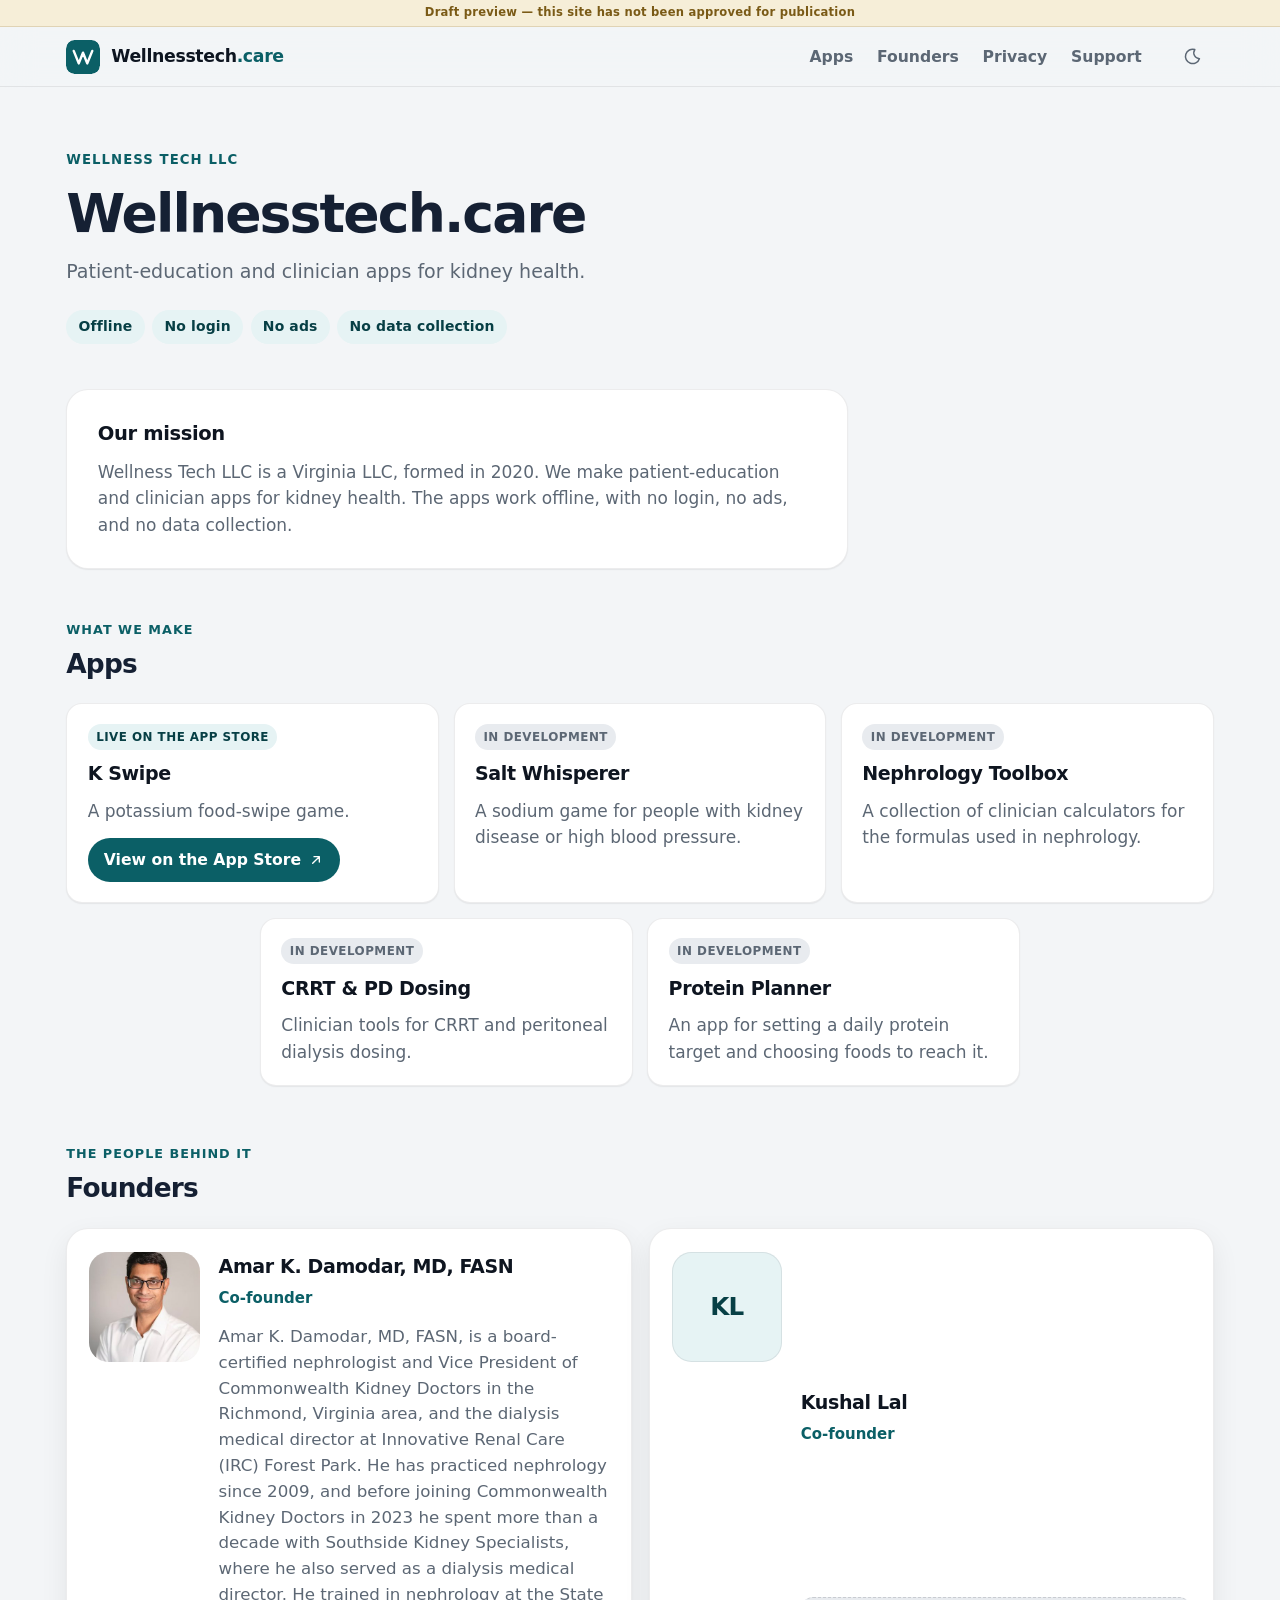
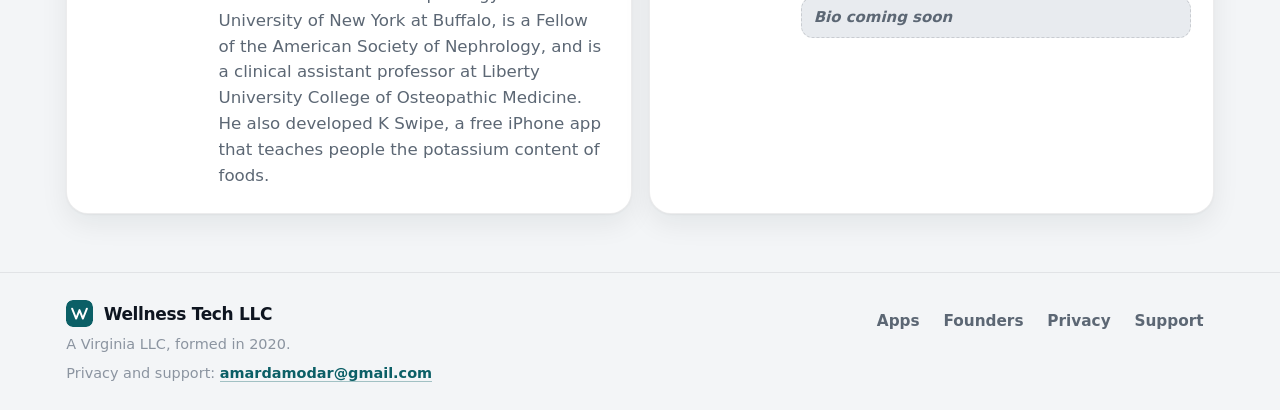
==== commit 3ac18b2f: "Bio: add Vice President, Commonwealth Kidney Doctors" ====
--- a/index.html
+++ b/index.html
@@ -132,7 +132,7 @@
                  alt="Portrait of Amar K. Damodar, MD, FASN">
             <h3>Amar K. Damodar, MD, FASN</h3>
             <p class="founder-role">Co-founder</p>
-            <p class="founder-bio">Amar K. Damodar, MD, FASN, is a board-certified nephrologist with Commonwealth Kidney Doctors in the Richmond, Virginia area and the dialysis medical director at Innovative Renal Care (IRC) Forest Park. He has practiced nephrology since 2009, and before joining Commonwealth Kidney Doctors in 2023 he spent more than a decade with Southside Kidney Specialists, where he also served as a dialysis medical director. He trained in nephrology at the State University of New York at Buffalo, is a Fellow of the American Society of Nephrology, and is a clinical assistant professor at Liberty University College of Osteopathic Medicine. He also developed K Swipe, a free iPhone app that teaches people the potassium content of foods.</p>
+            <p class="founder-bio">Amar K. Damodar, MD, FASN, is a board-certified nephrologist and Vice President of Commonwealth Kidney Doctors in the Richmond, Virginia area, and the dialysis medical director at Innovative Renal Care (IRC) Forest Park. He has practiced nephrology since 2009, and before joining Commonwealth Kidney Doctors in 2023 he spent more than a decade with Southside Kidney Specialists, where he also served as a dialysis medical director. He trained in nephrology at the State University of New York at Buffalo, is a Fellow of the American Society of Nephrology, and is a clinical assistant professor at Liberty University College of Osteopathic Medicine. He also developed K Swipe, a free iPhone app that teaches people the potassium content of foods.</p>
           </article>
           <article class="founder-card">
             <div class="founder-avatar" aria-hidden="true">KL</div>
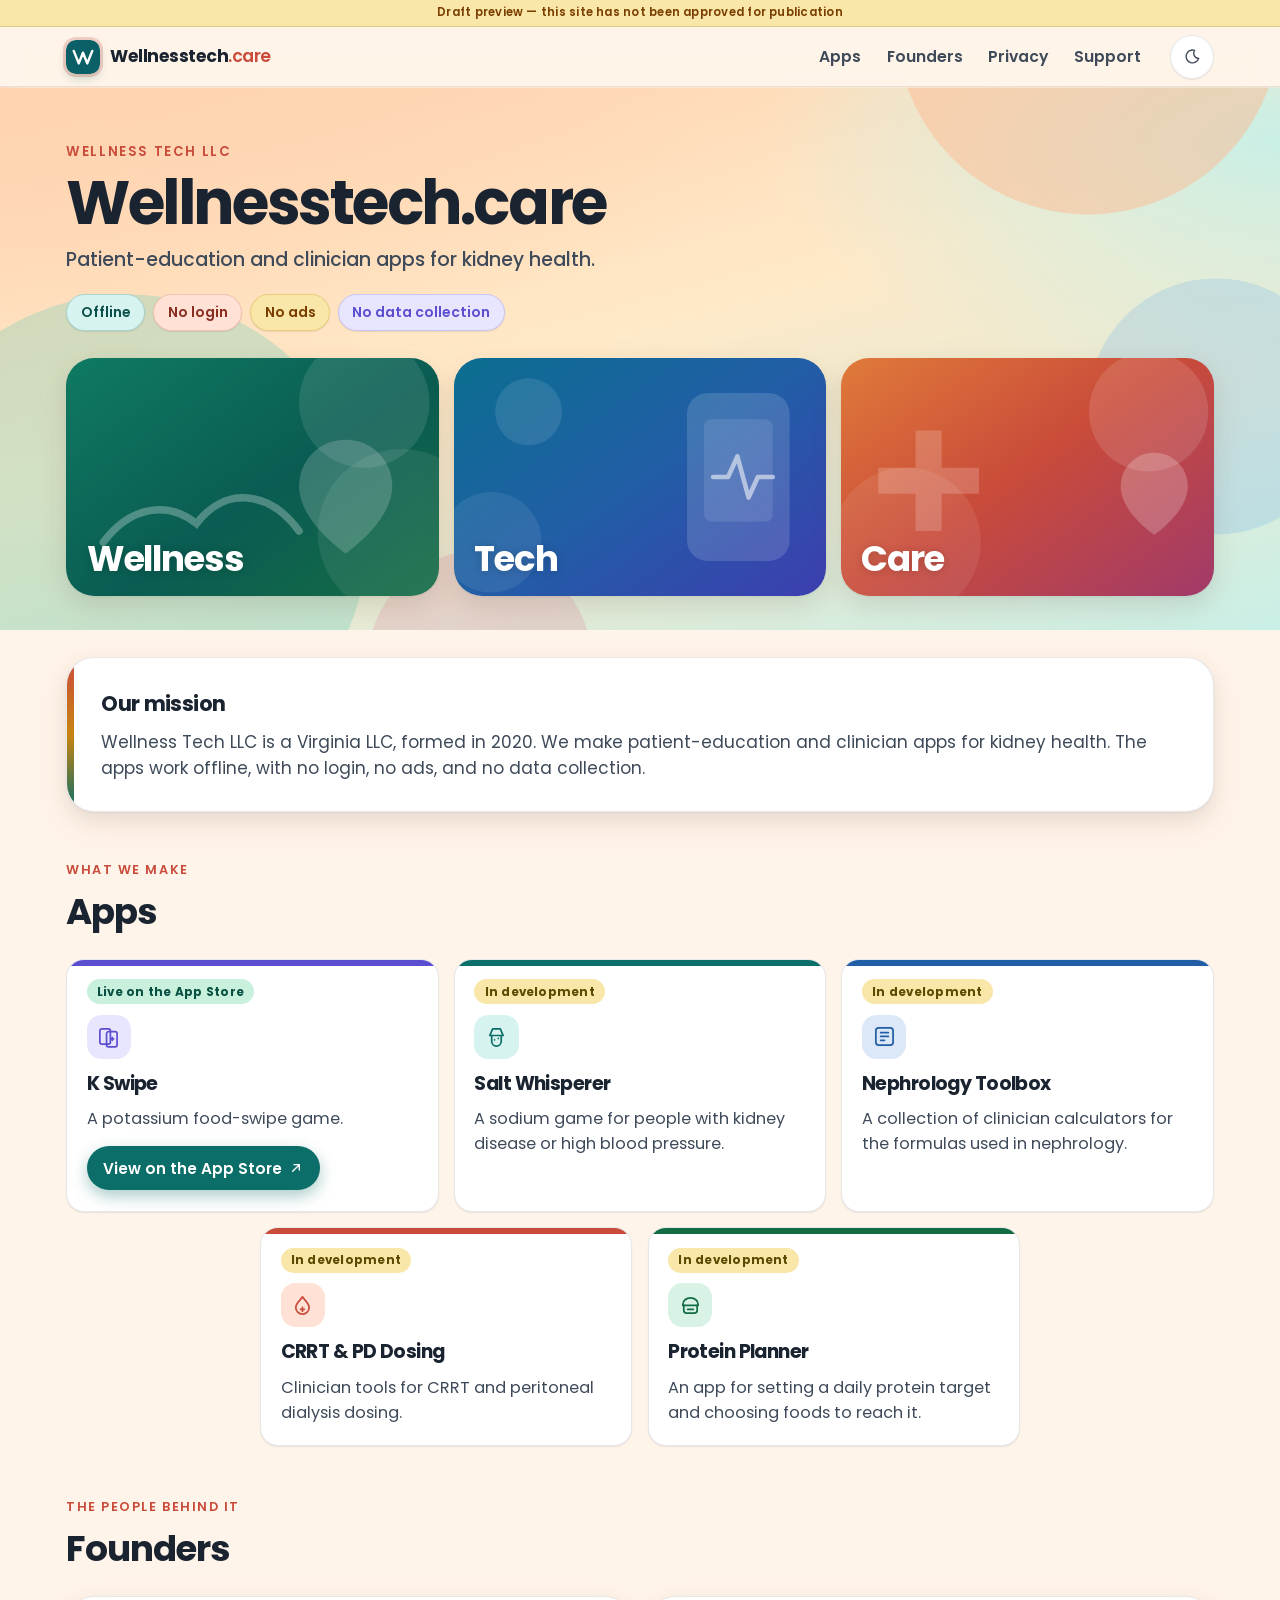
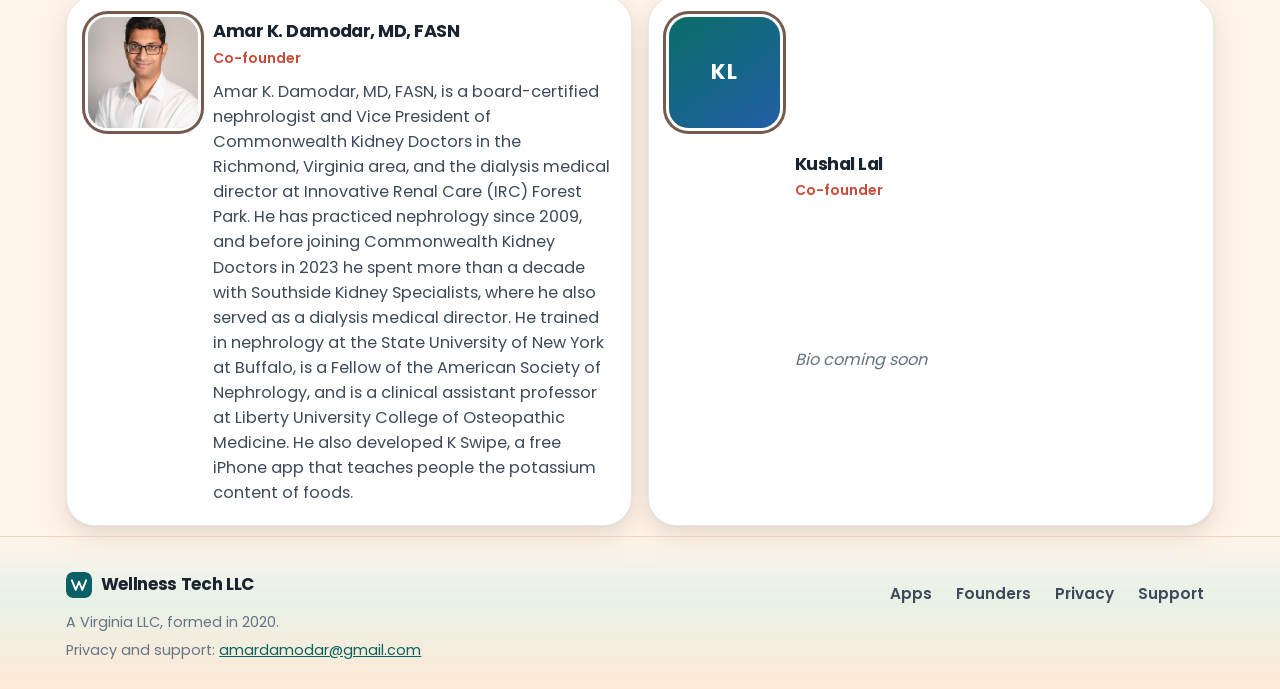
==== commit cbc4ab68: "Colorful visual refresh inspired by the former wellnesstech.care site Warm cream-to-mint hero, a Wel" ====
--- a/index.html
+++ b/index.html
@@ -3,8 +3,8 @@
 <head>
   <meta charset="utf-8">
   <meta name="viewport" content="width=device-width, initial-scale=1, viewport-fit=cover">
-  <meta name="theme-color" content="#F3F5F7" media="(prefers-color-scheme: light)">
-  <meta name="theme-color" content="#0B0F14" media="(prefers-color-scheme: dark)">
+  <meta name="theme-color" content="#FFF4EA" media="(prefers-color-scheme: light)">
+  <meta name="theme-color" content="#102326" media="(prefers-color-scheme: dark)">
   <meta name="description" content="Wellness Tech LLC makes patient-education and clinician apps for kidney health. Offline, no login, no ads, and no data collection.">
   <meta name="robots" content="noindex, nofollow">
   <title>Wellnesstech.care — Wellness Tech LLC (Draft preview)</title>
@@ -54,6 +54,15 @@
   </header>
   <main id="main">
     <section class="hero">
+      <div class="hero-art" aria-hidden="true">
+        <svg viewBox="0 0 800 500" preserveAspectRatio="xMidYMid slice" focusable="false">
+          <circle cx="680" cy="40" r="120" fill="#ffb38a" fill-opacity="0.45"/>
+          <circle cx="80" cy="360" r="150" fill="#5ec8b8" fill-opacity="0.28"/>
+          <circle cx="420" cy="-20" r="90" fill="#f0c94d" fill-opacity="0.35"/>
+          <circle cx="300" cy="440" r="70" fill="#e07a9a" fill-opacity="0.22"/>
+          <circle cx="760" cy="280" r="80" fill="#7eb6e8" fill-opacity="0.28"/>
+        </svg>
+      </div>
       <div class="wrap">
         <p class="hero-eyebrow">Wellness Tech LLC</p>
         <h1>Wellnesstech.care</h1>
@@ -65,6 +74,36 @@
           <li>No data collection</li>
         </ul>
       </div>
+      <div class="triptych" aria-label="Wellness, Tech, Care">
+        <div class="tri-panel tri-wellness">
+          <svg class="tri-bg" viewBox="0 0 400 280" preserveAspectRatio="xMaxYMid slice" aria-hidden="true" focusable="false">
+            <circle cx="320" cy="60" r="70" fill="#fff" fill-opacity="0.10"/>
+            <circle cx="360" cy="200" r="90" fill="#fff" fill-opacity="0.08"/>
+            <path d="M250 150c0-28 22-50 50-50s50 22 50 50c0 38-50 72-50 72s-50-34-50-72z" fill="#fff" fill-opacity="0.18"/>
+            <path d="M40 210c30-40 70-44 100-20 30-40 78-36 110 8" fill="none" stroke="#fff" stroke-opacity="0.28" stroke-width="8" stroke-linecap="round"/>
+          </svg>
+          <h2>Wellness</h2>
+        </div>
+        <div class="tri-panel tri-tech">
+          <svg class="tri-bg" viewBox="0 0 400 280" preserveAspectRatio="xMaxYMid slice" aria-hidden="true" focusable="false">
+            <rect x="250" y="50" width="110" height="180" rx="22" fill="#fff" fill-opacity="0.14"/>
+            <rect x="268" y="78" width="74" height="110" rx="8" fill="#fff" fill-opacity="0.10"/>
+            <path d="M278 140h16l10-22 12 44 10-22h16" fill="none" stroke="#fff" stroke-opacity="0.55" stroke-width="5" stroke-linecap="round" stroke-linejoin="round"/>
+            <circle cx="80" cy="70" r="36" fill="#fff" fill-opacity="0.10"/>
+            <circle cx="40" cy="210" r="54" fill="#fff" fill-opacity="0.08"/>
+          </svg>
+          <h2>Tech</h2>
+        </div>
+        <div class="tri-panel tri-care">
+          <svg class="tri-bg" viewBox="0 0 400 280" preserveAspectRatio="xMaxYMid slice" aria-hidden="true" focusable="false">
+            <circle cx="330" cy="70" r="64" fill="#fff" fill-opacity="0.12"/>
+            <circle cx="70" cy="210" r="80" fill="#fff" fill-opacity="0.08"/>
+            <path d="M300 150c0-20 16-36 36-36s36 16 36 36c0 28-36 52-36 52s-36-24-36-52z" fill="#fff" fill-opacity="0.22"/>
+            <path d="M40 130h40v-40h28v40h40v28h-40v40h-28v-40h-40z" fill="#fff" fill-opacity="0.18"/>
+          </svg>
+          <h2>Care</h2>
+        </div>
+      </div>
     </section>
 
     <section class="mission" aria-labelledby="mission-heading">
@@ -83,8 +122,11 @@
           <h2 id="apps-heading">Apps</h2>
         </div>
         <div class="apps-grid">
-          <article class="app-card">
+          <article class="app-card app-kswipe">
             <span class="badge badge-live">Live on the App Store</span>
+            <span class="app-icon" aria-hidden="true">
+              <svg viewBox="0 0 24 24" fill="none" stroke="currentColor" stroke-width="1.8" stroke-linecap="round" stroke-linejoin="round"><rect x="3" y="4" width="11" height="16" rx="2"/><rect x="10" y="7" width="11" height="16" rx="2"/><path d="M14.5 14.5h3M16 13v3"/></svg>
+            </span>
             <h3>K Swipe</h3>
             <p>A potassium food-swipe game.</p>
             <a class="btn" href="https://apps.apple.com/us/app/k-swipe/id6827366810" rel="noopener noreferrer">
@@ -92,23 +134,35 @@
               <svg viewBox="0 0 24 24" fill="none" stroke="currentColor" stroke-width="2" stroke-linecap="round" stroke-linejoin="round" aria-hidden="true"><path d="M7 17 17 7M9 7h8v8"/></svg>
             </a>
           </article>
-          <article class="app-card">
-            <span class="badge badge-dev">In development</span>
+          <article class="app-card app-salt">
+            <span class="badge badge-dev">In development</span>
+            <span class="app-icon" aria-hidden="true">
+              <svg viewBox="0 0 24 24" fill="none" stroke="currentColor" stroke-width="1.8" stroke-linecap="round" stroke-linejoin="round"><path d="M8 4h8l3 7H5L8 4z"/><path d="M7 11v6a5 5 0 0 0 10 0v-6"/><path d="M10 15.5h.01M14 14h.01"/></svg>
+            </span>
             <h3>Salt Whisperer</h3>
             <p>A sodium game for people with kidney disease or high blood pressure.</p>
           </article>
-          <article class="app-card">
-            <span class="badge badge-dev">In development</span>
+          <article class="app-card app-toolbox">
+            <span class="badge badge-dev">In development</span>
+            <span class="app-icon" aria-hidden="true">
+              <svg viewBox="0 0 24 24" fill="none" stroke="currentColor" stroke-width="1.8" stroke-linecap="round" stroke-linejoin="round"><rect x="3" y="3" width="18" height="18" rx="3"/><path d="M8 8h8M8 12h8M8 16h4"/></svg>
+            </span>
             <h3>Nephrology Toolbox</h3>
             <p>A collection of clinician calculators for the formulas used in nephrology.</p>
           </article>
-          <article class="app-card">
-            <span class="badge badge-dev">In development</span>
+          <article class="app-card app-crrt">
+            <span class="badge badge-dev">In development</span>
+            <span class="app-icon" aria-hidden="true">
+              <svg viewBox="0 0 24 24" fill="none" stroke="currentColor" stroke-width="1.8" stroke-linecap="round" stroke-linejoin="round"><path d="M12 3c2.8 3.8 7 7.2 7 11a7 7 0 1 1-14 0c0-3.8 4.2-7.2 7-11z"/><path d="M12 14v4M10 16h4"/></svg>
+            </span>
             <h3>CRRT &amp; PD Dosing</h3>
             <p>Clinician tools for CRRT and peritoneal dialysis dosing.</p>
           </article>
-          <article class="app-card">
-            <span class="badge badge-dev">In development</span>
+          <article class="app-card app-protein">
+            <span class="badge badge-dev">In development</span>
+            <span class="app-icon" aria-hidden="true">
+              <svg viewBox="0 0 24 24" fill="none" stroke="currentColor" stroke-width="1.8" stroke-linecap="round" stroke-linejoin="round"><path d="M4 11c0-4 3.6-7 8-7s8 3 8 7v1H4v-1z"/><path d="M5 12v5a3 3 0 0 0 3 3h8a3 3 0 0 0 3-3v-5"/><path d="M9 16h6"/></svg>
+            </span>
             <h3>Protein Planner</h3>
             <p>An app for setting a daily protein target and choosing foods to reach it.</p>
           </article>
--- a/css/styles.css
+++ b/css/styles.css
@@ -1,30 +1,78 @@
 /* Wellnesstech.care — company site (draft)
-   Visual language aligned with the Nephrology Toolbox redesign. */
+   Colorful refresh inspired by the 2021–2023 wellnesstech.care
+   Squarespace site (Poppins, full-width Wellness / Tech / Care hero).
+   No third-party fonts or analytics. */
+
+@font-face {
+  font-family: "Poppins";
+  font-style: normal;
+  font-weight: 400;
+  font-display: swap;
+  src: url("../fonts/poppins-400.woff2") format("woff2");
+}
+@font-face {
+  font-family: "Poppins";
+  font-style: normal;
+  font-weight: 500;
+  font-display: swap;
+  src: url("../fonts/poppins-500.woff2") format("woff2");
+}
+@font-face {
+  font-family: "Poppins";
+  font-style: normal;
+  font-weight: 600;
+  font-display: swap;
+  src: url("../fonts/poppins-600.woff2") format("woff2");
+}
+@font-face {
+  font-family: "Poppins";
+  font-style: normal;
+  font-weight: 700;
+  font-display: swap;
+  src: url("../fonts/poppins-700.woff2") format("woff2");
+}
 
 :root {
-  --bg: #f3f5f7;
+  --bg: #fff4ea;
   --bg-elev: #ffffff;
-  --bg-grouped: #e8ebef;
-  --ink: #0e1520;
-  --ink-muted: #5c6774;
-  --ink-faint: #8b94a0;
-  --line: rgba(15, 22, 32, 0.08);
-  --line-strong: rgba(15, 22, 32, 0.14);
-  --teal: #0b5f66;
-  --teal-deep: #073f45;
-  --teal-soft: #e6f3f4;
-  --teal-mid: #157a82;
-  --teal-fill: #0b5f66;
+  --bg-grouped: #fde6d4;
+  --ink: #1a2330;
+  --ink-muted: #3e4a59;
+  --ink-faint: #667385;
+  --line: rgba(26, 35, 48, 0.10);
+  --line-strong: rgba(26, 35, 48, 0.16);
+  --teal: #08635e;
+  --teal-deep: #0a4f4b;
+  --teal-soft: #d7f3ef;
+  --teal-mid: #0b6e68;
+  --teal-fill: #0b6e68;
+  --coral: #c94b3a;
+  --coral-deep: #8b2e22;
+  --coral-soft: #ffe1d6;
+  --gold: #c98412;
+  --gold-soft: #f8e7a8;
+  --violet: #5b4ecf;
+  --violet-soft: #e8e6ff;
+  --blue: #215ea6;
+  --blue-soft: #dce8f8;
+  --green: #146c45;
+  --green-soft: #d8f3e5;
+  --peach: #ffd8b8;
+  --mint: #c8efe4;
   --navy: #152033;
-  --amber-ink: #7a5a16;
-  --amber-bg: #f6eed8;
-  --shadow-sm: 0 1px 2px rgba(15, 22, 32, 0.04), 0 1px 1px rgba(15, 22, 32, 0.03);
-  --shadow: 0 1px 2px rgba(15, 22, 32, 0.04), 0 10px 28px rgba(15, 22, 32, 0.07);
-  --radius: 16px;
-  --radius-lg: 22px;
+  --amber-ink: #7a3e00;
+  --amber-bg: #f8e7a8;
+  --hero-start: #ffd3b0;
+  --hero-mid: #ffe9c8;
+  --hero-end: #c9efe6;
+  --shadow-sm: 0 1px 2px rgba(26, 35, 48, 0.05), 0 1px 1px rgba(26, 35, 48, 0.04);
+  --shadow: 0 1px 2px rgba(26, 35, 48, 0.05), 0 12px 32px rgba(201, 75, 58, 0.10), 0 8px 20px rgba(11, 110, 104, 0.08);
+  --shadow-lg: 0 8px 28px rgba(26, 35, 48, 0.10), 0 2px 8px rgba(26, 35, 48, 0.06);
+  --radius: 18px;
+  --radius-lg: 28px;
   --radius-sm: 12px;
-  --sans: -apple-system, BlinkMacSystemFont, "SF Pro Text", "SF Pro Display", "Segoe UI", system-ui, "Helvetica Neue", Helvetica, Arial, sans-serif;
-  --focus: 0 0 0 3px rgba(11, 95, 102, 0.32);
+  --sans: "Poppins", -apple-system, BlinkMacSystemFont, "Segoe UI", system-ui, "Helvetica Neue", Helvetica, Arial, sans-serif;
+  --focus: 0 0 0 3px rgba(11, 110, 104, 0.40);
   --ease: cubic-bezier(0.22, 1, 0.36, 1);
   --safe-t: env(safe-area-inset-top, 0px);
   --safe-b: env(safe-area-inset-bottom, 0px);
@@ -38,70 +86,121 @@
 
 @media (prefers-color-scheme: dark) {
   :root:not([data-theme="light"]) {
-    --bg: #0b0f14;
-    --bg-elev: #161c24;
-    --bg-grouped: #1c232c;
-    --ink: #f2efe8;
-    --ink-muted: #9aa4b0;
-    --ink-faint: #6e7884;
-    --line: rgba(242, 239, 232, 0.09);
-    --line-strong: rgba(242, 239, 232, 0.16);
-    --teal: #5ec8d0;
-    --teal-deep: #c5ecef;
-    --teal-soft: #12363a;
-    --teal-mid: #4eb3bb;
-    --teal-fill: #157a82;
-    --navy: #dce4f0;
-    --amber-ink: #e8c878;
-    --amber-bg: #2a2414;
+    --bg: #102326;
+    --bg-elev: #1a2c2f;
+    --bg-grouped: #163033;
+    --ink: #f4efe6;
+    --ink-muted: #c0cbc9;
+    --ink-faint: #8aa09c;
+    --line: rgba(244, 239, 230, 0.12);
+    --line-strong: rgba(244, 239, 230, 0.20);
+    --teal: #7ee0d6;
+    --teal-deep: #c5f3ee;
+    --teal-soft: #1a3f42;
+    --teal-mid: #4ecdc4;
+    --teal-fill: #0f7a72;
+    --coral: #f0917e;
+    --coral-deep: #ffd0c4;
+    --coral-soft: #3a2622;
+    --gold: #e8c25a;
+    --gold-soft: #3a3218;
+    --violet: #b8b1ff;
+    --violet-soft: #2a2850;
+    --blue: #8bb7f0;
+    --blue-soft: #1c314c;
+    --green: #6ed9a4;
+    --green-soft: #1a3c2e;
+    --peach: #5a3c2a;
+    --mint: #1d4a44;
+    --navy: #e8eef4;
+    --amber-ink: #f0d48a;
+    --amber-bg: #3a3218;
+    --hero-start: #2a221c;
+    --hero-mid: #1a2e2c;
+    --hero-end: #16332f;
     --shadow-sm: 0 1px 2px rgba(0, 0, 0, 0.35);
-    --shadow: 0 1px 2px rgba(0, 0, 0, 0.28), 0 12px 32px rgba(0, 0, 0, 0.4);
-    --focus: 0 0 0 3px rgba(94, 200, 208, 0.4);
+    --shadow: 0 1px 2px rgba(0, 0, 0, 0.28), 0 16px 36px rgba(0, 0, 0, 0.45);
+    --shadow-lg: 0 10px 32px rgba(0, 0, 0, 0.45);
+    --focus: 0 0 0 3px rgba(126, 224, 214, 0.45);
   }
 }
 
 [data-theme="dark"] {
-  --bg: #0b0f14;
-  --bg-elev: #161c24;
-  --bg-grouped: #1c232c;
-  --ink: #f2efe8;
-  --ink-muted: #9aa4b0;
-  --ink-faint: #6e7884;
-  --line: rgba(242, 239, 232, 0.09);
-  --line-strong: rgba(242, 239, 232, 0.16);
-  --teal: #5ec8d0;
-  --teal-deep: #c5ecef;
-  --teal-soft: #12363a;
-  --teal-mid: #4eb3bb;
-  --teal-fill: #157a82;
-  --navy: #dce4f0;
-  --amber-ink: #e8c878;
-  --amber-bg: #2a2414;
-  --shadow-sm: 0 1px 2px rgba(0, 0, 0, 0.35);
-  --shadow: 0 1px 2px rgba(0, 0, 0, 0.28), 0 12px 32px rgba(0, 0, 0, 0.4);
-  --focus: 0 0 0 3px rgba(94, 200, 208, 0.4);
+    --bg: #102326;
+    --bg-elev: #1a2c2f;
+    --bg-grouped: #163033;
+    --ink: #f4efe6;
+    --ink-muted: #c0cbc9;
+    --ink-faint: #8aa09c;
+    --line: rgba(244, 239, 230, 0.12);
+    --line-strong: rgba(244, 239, 230, 0.20);
+    --teal: #7ee0d6;
+    --teal-deep: #c5f3ee;
+    --teal-soft: #1a3f42;
+    --teal-mid: #4ecdc4;
+    --teal-fill: #0f7a72;
+    --coral: #f0917e;
+    --coral-deep: #ffd0c4;
+    --coral-soft: #3a2622;
+    --gold: #e8c25a;
+    --gold-soft: #3a3218;
+    --violet: #b8b1ff;
+    --violet-soft: #2a2850;
+    --blue: #8bb7f0;
+    --blue-soft: #1c314c;
+    --green: #6ed9a4;
+    --green-soft: #1a3c2e;
+    --peach: #5a3c2a;
+    --mint: #1d4a44;
+    --navy: #e8eef4;
+    --amber-ink: #f0d48a;
+    --amber-bg: #3a3218;
+    --hero-start: #2a221c;
+    --hero-mid: #1a2e2c;
+    --hero-end: #16332f;
+    --shadow-sm: 0 1px 2px rgba(0, 0, 0, 0.35);
+    --shadow: 0 1px 2px rgba(0, 0, 0, 0.28), 0 16px 36px rgba(0, 0, 0, 0.45);
+    --shadow-lg: 0 10px 32px rgba(0, 0, 0, 0.45);
+    --focus: 0 0 0 3px rgba(126, 224, 214, 0.45);
 }
 
 [data-theme="light"] {
-  --bg: #f3f5f7;
+  --bg: #fff4ea;
   --bg-elev: #ffffff;
-  --bg-grouped: #e8ebef;
-  --ink: #0e1520;
-  --ink-muted: #5c6774;
-  --ink-faint: #8b94a0;
-  --line: rgba(15, 22, 32, 0.08);
-  --line-strong: rgba(15, 22, 32, 0.14);
-  --teal: #0b5f66;
-  --teal-deep: #073f45;
-  --teal-soft: #e6f3f4;
-  --teal-mid: #157a82;
-  --teal-fill: #0b5f66;
+  --bg-grouped: #fde6d4;
+  --ink: #1a2330;
+  --ink-muted: #3e4a59;
+  --ink-faint: #667385;
+  --line: rgba(26, 35, 48, 0.10);
+  --line-strong: rgba(26, 35, 48, 0.16);
+  --teal: #08635e;
+  --teal-deep: #0a4f4b;
+  --teal-soft: #d7f3ef;
+  --teal-mid: #0b6e68;
+  --teal-fill: #0b6e68;
+  --coral: #c94b3a;
+  --coral-deep: #8b2e22;
+  --coral-soft: #ffe1d6;
+  --gold: #c98412;
+  --gold-soft: #f8e7a8;
+  --violet: #5b4ecf;
+  --violet-soft: #e8e6ff;
+  --blue: #215ea6;
+  --blue-soft: #dce8f8;
+  --green: #146c45;
+  --green-soft: #d8f3e5;
+  --peach: #ffd8b8;
+  --mint: #c8efe4;
   --navy: #152033;
-  --amber-ink: #7a5a16;
-  --amber-bg: #f6eed8;
-  --shadow-sm: 0 1px 2px rgba(15, 22, 32, 0.04), 0 1px 1px rgba(15, 22, 32, 0.03);
-  --shadow: 0 1px 2px rgba(15, 22, 32, 0.04), 0 10px 28px rgba(15, 22, 32, 0.07);
-  --focus: 0 0 0 3px rgba(11, 95, 102, 0.32);
+  --amber-ink: #7a3e00;
+  --amber-bg: #f8e7a8;
+  --hero-start: #ffd3b0;
+  --hero-mid: #ffe9c8;
+  --hero-end: #c9efe6;
+  --shadow-sm: 0 1px 2px rgba(26, 35, 48, 0.05), 0 1px 1px rgba(26, 35, 48, 0.04);
+  --shadow: 0 1px 2px rgba(26, 35, 48, 0.05), 0 12px 32px rgba(201, 75, 58, 0.10), 0 8px 20px rgba(11, 110, 104, 0.08);
+  --shadow-lg: 0 8px 28px rgba(26, 35, 48, 0.10), 0 2px 8px rgba(26, 35, 48, 0.06);
+  --focus: 0 0 0 3px rgba(11, 110, 104, 0.40);
 }
 
 *, *::before, *::after { box-sizing: border-box; }
@@ -147,14 +246,13 @@
 }
 .skip:focus { left: 0.5rem; top: 0.5rem; outline: none; box-shadow: var(--focus); }
 
-/* Slim draft banner */
 .draft-banner {
   flex: 0 0 auto;
   z-index: 80;
   background: var(--amber-bg);
   color: var(--amber-ink);
   text-align: center;
-  font-weight: 560;
+  font-weight: 600;
   font-size: 0.68rem;
   letter-spacing: 0.02em;
   line-height: 1.3;
@@ -173,415 +271,475 @@
   position: sticky;
   top: 0;
   z-index: 50;
-  background: color-mix(in srgb, var(--bg) 86%, transparent);
-  backdrop-filter: saturate(1.4) blur(16px);
-  -webkit-backdrop-filter: saturate(1.4) blur(16px);
+  background: color-mix(in srgb, var(--bg) 82%, transparent);
+  backdrop-filter: saturate(1.5) blur(16px);
+  -webkit-backdrop-filter: saturate(1.5) blur(16px);
   border-bottom: 0.5px solid var(--line);
 }
-
 .header-inner {
   display: flex;
-  align-items: center;
-  gap: 1rem;
+  flex-wrap: wrap;
+  align-items: center;
+  gap: 0.5rem 1rem;
   min-height: var(--header-h);
-  flex-wrap: wrap;
-  padding-block: 0.35rem;
-}
-
+}
 .brand {
   display: inline-flex;
   align-items: center;
-  gap: 0.65rem;
+  gap: 0.6rem;
   text-decoration: none;
   color: var(--ink);
+  font-weight: 700;
+  letter-spacing: -0.03em;
   min-height: 44px;
-  margin-right: auto;
-}
-.brand:hover { color: var(--ink); }
+}
 .brand-mark {
-  width: 2rem;
-  height: 2rem;
-  flex: 0 0 auto;
-  border-radius: 0.5rem;
-}
-.brand-name {
-  font-weight: 650;
-  font-size: 1.02rem;
-  letter-spacing: -0.02em;
-  line-height: 1.1;
-}
-.brand-name .dotcare {
-  color: var(--teal);
-  font-weight: 600;
-}
+  width: 34px;
+  height: 34px;
+  border-radius: 10px;
+  box-shadow: 0 0 0 3px color-mix(in srgb, var(--coral) 22%, transparent),
+              0 4px 10px color-mix(in srgb, var(--teal-mid) 25%, transparent);
+}
+.brand-name { font-size: 1.02rem; }
+.dotcare { color: var(--coral); font-weight: 600; }
 
 .site-nav {
   display: flex;
-  align-items: center;
-  gap: 0.15rem 0.1rem;
   flex-wrap: wrap;
+  gap: 0.1rem;
+  margin-left: auto;
 }
 .site-nav a {
   color: var(--ink-muted);
   text-decoration: none;
-  font-weight: 560;
+  font-weight: 550;
   font-size: 0.92rem;
-  padding: 0.45rem 0.65rem;
+  padding: 0.45rem 0.7rem;
   min-height: 44px;
   display: inline-flex;
   align-items: center;
   border-radius: 999px;
 }
-.site-nav a:hover { color: var(--ink); background: var(--bg-grouped); }
-.site-nav a[aria-current="page"] {
-  color: var(--teal-deep);
-  background: var(--teal-soft);
-}
+.site-nav a:hover { color: var(--ink); background: color-mix(in srgb, var(--coral) 10%, var(--bg-elev)); }
+.site-nav a:focus-visible { outline: none; box-shadow: var(--focus); }
 
 .theme-btn {
   width: 44px;
   height: 44px;
+  border-radius: 50%;
   display: inline-flex;
   align-items: center;
   justify-content: center;
-  border-radius: 50%;
   color: var(--ink-muted);
+  background: var(--bg-elev);
+  box-shadow: var(--shadow-sm);
+  border: 0.5px solid var(--line);
   flex: 0 0 auto;
 }
-.theme-btn:hover { background: var(--bg-grouped); color: var(--ink); }
-.theme-btn:focus-visible,
-.site-nav a:focus-visible,
-.brand:focus-visible,
-.btn:focus-visible,
-.email-link:focus-visible {
-  outline: none;
-  box-shadow: var(--focus);
-}
-.theme-btn svg { width: 20px; height: 20px; }
+.theme-btn:hover { color: var(--ink); }
+.theme-btn:focus-visible { outline: none; box-shadow: var(--focus); }
+.theme-btn svg { width: 18px; height: 18px; }
 .theme-btn .icon-sun { display: none; }
-.theme-btn .icon-moon { display: block; }
 [data-theme="dark"] .theme-btn .icon-sun { display: block; }
 [data-theme="dark"] .theme-btn .icon-moon { display: none; }
 @media (prefers-color-scheme: dark) {
   :root:not([data-theme="light"]) .theme-btn .icon-sun { display: block; }
   :root:not([data-theme="light"]) .theme-btn .icon-moon { display: none; }
 }
-
-/* Main */
-main { flex: 1 1 auto; }
-
+[data-theme="light"] .theme-btn .icon-sun { display: none; }
+[data-theme="light"] .theme-btn .icon-moon { display: block; }
+
+/* Hero */
 .hero {
-  padding: 2.4rem 0 2.1rem;
-}
+  position: relative;
+  overflow: hidden;
+  padding: 2.4rem 0 0;
+  background:
+    radial-gradient(1200px 480px at 12% -10%, var(--hero-start), transparent 62%),
+    radial-gradient(900px 420px at 100% 10%, var(--hero-end), transparent 58%),
+    linear-gradient(165deg, var(--hero-start) 0%, var(--hero-mid) 46%, var(--hero-end) 100%);
+}
+.hero-art {
+  position: absolute;
+  inset: 0;
+  pointer-events: none;
+  z-index: 0;
+}
+.hero-art svg { width: 100%; height: 100%; display: block; }
+.hero .wrap { position: relative; z-index: 1; padding-bottom: 1.6rem; }
+
 .hero-eyebrow {
-  display: inline-block;
+  margin: 0 0 0.45rem;
   font-size: 0.78rem;
-  font-weight: 620;
-  letter-spacing: 0.08em;
+  font-weight: 600;
+  letter-spacing: 0.12em;
   text-transform: uppercase;
-  color: var(--teal);
-  margin: 0 0 0.85rem;
+  color: var(--coral);
 }
 .hero h1 {
-  font-size: clamp(2.05rem, 6vw, 3.15rem);
-  font-weight: 680;
-  letter-spacing: -0.035em;
+  margin: 0 0 0.55rem;
+  font-size: clamp(2.1rem, 7vw, 3.6rem);
   line-height: 1.08;
-  margin: 0 0 0.85rem;
-  color: var(--navy);
-  max-width: 14ch;
+  letter-spacing: -0.04em;
+  font-weight: 700;
+  color: var(--ink);
 }
 .hero-lede {
+  margin: 0 0 1.15rem;
   font-size: 1.12rem;
   color: var(--ink-muted);
   max-width: 34rem;
-  margin: 0 0 1.35rem;
-}
+  font-weight: 500;
+}
+
 .principles {
+  list-style: none;
   display: flex;
   flex-wrap: wrap;
   gap: 0.45rem;
-  list-style: none;
   margin: 0;
   padding: 0;
 }
 .principles li {
-  background: var(--teal-soft);
-  color: var(--teal-deep);
+  background: var(--bg-elev);
+  color: var(--ink);
+  border: 0.5px solid var(--line);
+  border-radius: 999px;
+  padding: 0.38rem 0.8rem;
   font-size: 0.82rem;
   font-weight: 600;
-  padding: 0.38rem 0.72rem;
-  border-radius: 999px;
-  letter-spacing: 0.01em;
-}
-
-.mission {
-  padding: 0 0 3rem;
-}
+  box-shadow: var(--shadow-sm);
+}
+.principles li:nth-child(1) { background: var(--teal-soft); color: var(--teal-deep); border-color: color-mix(in srgb, var(--teal) 22%, transparent); }
+.principles li:nth-child(2) { background: var(--coral-soft); color: var(--coral-deep); border-color: color-mix(in srgb, var(--coral) 22%, transparent); }
+.principles li:nth-child(3) { background: var(--gold-soft); color: var(--amber-ink); border-color: color-mix(in srgb, var(--gold) 28%, transparent); }
+.principles li:nth-child(4) { background: var(--violet-soft); color: var(--violet); border-color: color-mix(in srgb, var(--violet) 22%, transparent); }
+
+/* Wellness / Tech / Care triptych */
+.triptych {
+  position: relative;
+  z-index: 1;
+  display: grid;
+  grid-template-columns: 1fr;
+  gap: 0.7rem;
+  width: min(100%, var(--wrap));
+  margin: 0 auto;
+  padding: 0 max(var(--gutter), var(--safe-l)) 1.6rem max(var(--gutter), var(--safe-r));
+}
+.tri-panel {
+  position: relative;
+  overflow: hidden;
+  min-height: 9.5rem;
+  border-radius: var(--radius-lg);
+  display: flex;
+  align-items: flex-end;
+  padding: 1.15rem 1.2rem;
+  box-shadow: var(--shadow);
+  color: #fff;
+}
+.tri-panel svg.tri-bg {
+  position: absolute;
+  inset: 0;
+  width: 100%;
+  height: 100%;
+  pointer-events: none;
+}
+.tri-panel h2 {
+  position: relative;
+  z-index: 1;
+  margin: 0;
+  font-size: clamp(1.6rem, 5vw, 2.1rem);
+  font-weight: 700;
+  letter-spacing: -0.03em;
+  line-height: 1;
+  text-shadow: 0 1px 8px rgba(0,0,0,0.18);
+}
+.tri-wellness { background: linear-gradient(145deg, #0f7a62 0%, #0a5c52 55%, #146c45 100%); }
+.tri-tech { background: linear-gradient(145deg, #0b6e90 0%, #215ea6 50%, #3d3eb0 100%); }
+.tri-care { background: linear-gradient(145deg, #e07a3a 0%, #c94b3a 48%, #a13a6a 100%); }
+
+/* Mission */
+.mission { padding: 1.6rem 0 0.4rem; }
 .mission-card {
   background: var(--bg-elev);
   border: 0.5px solid var(--line);
-  box-shadow: var(--shadow-sm);
   border-radius: var(--radius-lg);
-  padding: 1.5rem 1.4rem;
-  max-width: 46rem;
+  padding: 1.4rem 1.35rem;
+  box-shadow: var(--shadow);
+  position: relative;
+  overflow: hidden;
+}
+.mission-card::before {
+  content: "";
+  position: absolute;
+  left: 0; top: 0; bottom: 0;
+  width: 7px;
+  background: linear-gradient(180deg, var(--coral), var(--gold), var(--teal-mid));
 }
 .mission-card h2 {
-  margin: 0 0 0.55rem;
-  font-size: 1.15rem;
-  letter-spacing: -0.02em;
-  font-weight: 650;
+  margin: 0 0 0.45rem;
+  font-size: 1.25rem;
+  letter-spacing: -0.03em;
 }
 .mission-card p {
   margin: 0;
   color: var(--ink-muted);
 }
 
-.section {
-  padding: 0 0 3.4rem;
-}
-.section-head {
-  display: flex;
-  align-items: baseline;
-  justify-content: space-between;
-  gap: 1rem;
-  margin-bottom: 1.1rem;
-}
-.section-head h2 {
-  margin: 0;
-  font-size: 1.55rem;
-  letter-spacing: -0.03em;
-  font-weight: 670;
-  color: var(--navy);
-}
+.section { padding: 2.4rem 0 0.6rem; }
 .section-kicker {
   margin: 0 0 0.25rem;
   font-size: 0.75rem;
-  font-weight: 620;
-  letter-spacing: 0.08em;
+  font-weight: 600;
+  letter-spacing: 0.12em;
   text-transform: uppercase;
-  color: var(--teal);
-}
-
+  color: var(--coral);
+}
+.section-head h2 {
+  margin: 0 0 1.15rem;
+  font-size: clamp(1.6rem, 4vw, 2.1rem);
+  letter-spacing: -0.03em;
+}
+
+/* Apps */
 .apps-grid {
   display: grid;
   grid-template-columns: 1fr;
-  gap: 0.85rem;
-}
-
+  gap: 0.9rem;
+}
 .app-card {
   background: var(--bg-elev);
   border: 0.5px solid var(--line);
+  border-radius: var(--radius);
+  padding: 1.15rem 1.15rem 1.2rem;
   box-shadow: var(--shadow-sm);
-  border-radius: var(--radius);
-  padding: 1.15rem 1.2rem 1.2rem;
   display: flex;
   flex-direction: column;
-  gap: 0.55rem;
-  min-height: 100%;
-}
+  gap: 0.45rem;
+  position: relative;
+  overflow: hidden;
+  transition: transform 0.25s var(--ease), box-shadow 0.25s var(--ease);
+}
+.app-card::before {
+  content: "";
+  position: absolute;
+  left: 0; top: 0; right: 0;
+  height: 6px;
+  background: var(--app-accent, var(--teal-mid));
+}
+.app-card:hover { transform: translateY(-3px); box-shadow: var(--shadow-lg); }
+.app-card .app-icon {
+  width: 2.6rem;
+  height: 2.6rem;
+  border-radius: 0.85rem;
+  display: inline-flex;
+  align-items: center;
+  justify-content: center;
+  background: var(--app-soft, var(--teal-soft));
+  color: var(--app-accent, var(--teal));
+  margin-top: 0.15rem;
+}
+.app-card .app-icon svg { width: 1.35rem; height: 1.35rem; }
 .app-card h3 {
-  margin: 0;
+  margin: 0.15rem 0 0;
   font-size: 1.12rem;
-  letter-spacing: -0.02em;
-  font-weight: 650;
+  letter-spacing: -0.03em;
 }
 .app-card p {
   margin: 0;
   color: var(--ink-muted);
-  flex: 1 1 auto;
-}
+  flex: 1;
+  font-size: 0.95rem;
+}
+
+.app-kswipe { --app-accent: #5b4ecf; --app-soft: #e8e6ff; }
+.app-salt { --app-accent: #0b6e68; --app-soft: #d7f3ef; }
+.app-toolbox { --app-accent: #215ea6; --app-soft: #dce8f8; }
+.app-crrt { --app-accent: #c94b3a; --app-soft: #ffe1d6; }
+.app-protein { --app-accent: #146c45; --app-soft: #d8f3e5; }
+
+@media (prefers-color-scheme: dark) {
+  :root:not([data-theme="light"]) .app-kswipe { --app-accent: #b8b1ff; --app-soft: #2a2850; }
+  :root:not([data-theme="light"]) .app-salt { --app-accent: #7ee0d6; --app-soft: #1a3f42; }
+  :root:not([data-theme="light"]) .app-toolbox { --app-accent: #8bb7f0; --app-soft: #1c314c; }
+  :root:not([data-theme="light"]) .app-crrt { --app-accent: #f0917e; --app-soft: #3a2622; }
+  :root:not([data-theme="light"]) .app-protein { --app-accent: #6ed9a4; --app-soft: #1a3c2e; }
+  :root:not([data-theme="light"]) .badge-live { background: #1a3c2e; color: #6ed9a4; }
+  :root:not([data-theme="light"]) .badge-dev { background: #3a3218; color: #f0d48a; }
+}
+[data-theme="dark"] .app-kswipe { --app-accent: #b8b1ff; --app-soft: #2a2850; }
+[data-theme="dark"] .app-salt { --app-accent: #7ee0d6; --app-soft: #1a3f42; }
+[data-theme="dark"] .app-toolbox { --app-accent: #8bb7f0; --app-soft: #1c314c; }
+[data-theme="dark"] .app-crrt { --app-accent: #f0917e; --app-soft: #3a2622; }
+[data-theme="dark"] .app-protein { --app-accent: #6ed9a4; --app-soft: #1a3c2e; }
+[data-theme="dark"] .badge-live { background: #1a3c2e; color: #6ed9a4; }
+[data-theme="dark"] .badge-dev { background: #3a3218; color: #f0d48a; }
+
 .badge {
+  align-self: flex-start;
   display: inline-flex;
   align-items: center;
-  align-self: flex-start;
+  border-radius: 999px;
+  padding: 0.2rem 0.6rem;
   font-size: 0.7rem;
   font-weight: 650;
-  letter-spacing: 0.04em;
-  text-transform: uppercase;
-  padding: 0.22rem 0.5rem;
-  border-radius: 999px;
-}
-.badge-live {
-  background: var(--teal-soft);
-  color: var(--teal-deep);
-}
-.badge-dev {
-  background: var(--bg-grouped);
-  color: var(--ink-muted);
-}
-
+  letter-spacing: 0.02em;
+  order: -1;
+}
+.badge-live { background: #c8f0dd; color: #085041; }
+.badge-dev { background: #f8e7a8; color: #5c4a00; }
 .btn {
+  align-self: flex-start;
   display: inline-flex;
   align-items: center;
-  justify-content: center;
-  gap: 0.4rem;
-  min-height: 44px;
-  padding: 0.45rem 0.95rem;
-  border-radius: 999px;
+  gap: 0.35rem;
+  margin-top: 0.45rem;
   background: var(--teal-fill);
   color: #fff;
   text-decoration: none;
   font-weight: 600;
-  font-size: 0.92rem;
-  align-self: flex-start;
-  margin-top: 0.25rem;
-}
-.btn:hover { filter: brightness(1.06); }
+  font-size: 0.9rem;
+  padding: 0.55rem 0.95rem;
+  border-radius: 999px;
+  min-height: 44px;
+  box-shadow: 0 6px 16px color-mix(in srgb, var(--teal-fill) 35%, transparent);
+}
+.btn:hover { filter: brightness(1.08); }
+.btn:focus-visible { outline: none; box-shadow: var(--focus), 0 6px 16px color-mix(in srgb, var(--teal-fill) 35%, transparent); }
 .btn svg { width: 16px; height: 16px; }
 
 /* Founders */
 .founders-grid {
   display: grid;
   grid-template-columns: 1fr;
-  gap: 1rem;
+  gap: 0.9rem;
 }
 .founder-card {
   background: var(--bg-elev);
   border: 0.5px solid var(--line);
+  border-radius: var(--radius-lg);
+  padding: 1.2rem;
   box-shadow: var(--shadow);
-  border-radius: var(--radius-lg);
-  padding: 1.35rem 1.3rem 1.45rem;
   display: grid;
   grid-template-columns: auto 1fr;
-  gap: 0.35rem 1.1rem;
+  grid-template-rows: auto auto auto;
+  column-gap: 0.9rem;
+  row-gap: 0.15rem;
 }
 .founder-photo,
 .founder-avatar {
-  width: 5.5rem;
-  height: 5.5rem;
+  width: 4.8rem;
+  height: 4.8rem;
   border-radius: 1.15rem;
   object-fit: cover;
-  grid-row: 1 / 4;
-  background: var(--teal-soft);
-  align-self: start;
+  grid-row: 1 / span 2;
+  box-shadow: 0 0 0 3px var(--bg-elev), 0 0 0 6px color-mix(in srgb, var(--coral) 55%, var(--teal-mid));
 }
 .founder-avatar {
   display: flex;
   align-items: center;
   justify-content: center;
-  font-weight: 670;
-  font-size: 1.45rem;
-  letter-spacing: -0.03em;
-  color: var(--teal-deep);
-  border: 0.5px solid var(--line);
+  background: linear-gradient(145deg, #0b6e68, #215ea6);
+  color: #fff;
+  font-weight: 700;
+  font-size: 1.25rem;
+  letter-spacing: 0.04em;
 }
 .founder-card h3 {
   margin: 0;
-  font-size: 1.12rem;
-  letter-spacing: -0.02em;
-  font-weight: 670;
+  font-size: 1.05rem;
+  letter-spacing: -0.03em;
   align-self: end;
 }
 .founder-role {
   margin: 0;
-  color: var(--teal);
+  color: var(--coral);
   font-weight: 600;
-  font-size: 0.88rem;
-}
-.founder-bio {
+  font-size: 0.82rem;
+}
+.founder-bio,
+.bio-placeholder {
   grid-column: 1 / -1;
   margin: 0.7rem 0 0;
   color: var(--ink-muted);
-  font-size: 0.98rem;
+  font-size: 0.95rem;
 }
 .bio-placeholder {
-  display: block;
-  margin-top: 0.7rem;
-  grid-column: 1 / -1;
-  align-self: start;
-  justify-self: stretch;
-  width: 100%;
-  background: var(--bg-grouped);
-  color: var(--ink-muted);
-  font-size: 0.88rem;
-  font-weight: 560;
   font-style: italic;
-  padding: 0.45rem 0.7rem;
-  border-radius: var(--radius-sm);
-  border: 0.5px dashed var(--line-strong);
-}
-
-/* Interior pages */
+  color: var(--ink-faint);
+}
+
+/* Inner pages */
 .page-hero {
   padding: 2rem 0 1.4rem;
+  background:
+    radial-gradient(800px 320px at 0% 0%, var(--hero-start), transparent 60%),
+    linear-gradient(165deg, var(--hero-mid), var(--bg) 70%);
 }
 .page-hero h1 {
-  margin: 0 0 0.5rem;
+  margin: 0 0 0.35rem;
   font-size: clamp(1.8rem, 5vw, 2.4rem);
   letter-spacing: -0.03em;
-  font-weight: 680;
-  color: var(--navy);
-}
-.page-hero p {
-  margin: 0;
-  color: var(--ink-muted);
-  max-width: 36rem;
-}
-.prose {
-  padding: 0 0 3.4rem;
-  max-width: 40rem;
-}
+}
+.page-hero p { margin: 0; color: var(--ink-muted); max-width: 36rem; }
+
+.prose { padding: 1.4rem 0 3rem; max-width: 42rem; }
 .prose h2 {
+  margin: 1.4rem 0 0.45rem;
   font-size: 1.15rem;
   letter-spacing: -0.02em;
-  margin: 1.8rem 0 0.5rem;
 }
 .prose p, .prose li { color: var(--ink-muted); }
 .prose p { margin: 0 0 0.9rem; }
 .prose ul { margin: 0 0 1rem; padding-left: 1.15rem; }
 .prose li { margin: 0.25rem 0; }
-.email-link {
-  color: var(--teal);
-  font-weight: 600;
-  text-decoration: none;
-  border-bottom: 1px solid color-mix(in srgb, var(--teal) 35%, transparent);
-}
-.email-link:hover { border-bottom-color: var(--teal); }
 
 .contact-card {
   background: var(--bg-elev);
   border: 0.5px solid var(--line);
-  box-shadow: var(--shadow-sm);
-  border-radius: var(--radius-lg);
-  padding: 1.4rem 1.35rem;
+  border-radius: var(--radius);
+  padding: 1.15rem 1.2rem;
+  box-shadow: var(--shadow);
   display: flex;
   flex-direction: column;
-  gap: 0.35rem;
-  max-width: 28rem;
+  gap: 0.25rem;
+  border-left: 7px solid var(--coral);
 }
 .contact-card .label {
   font-size: 0.75rem;
-  font-weight: 620;
-  letter-spacing: 0.06em;
+  font-weight: 600;
+  letter-spacing: 0.08em;
   text-transform: uppercase;
   color: var(--ink-faint);
 }
-.contact-card .email-link { font-size: 1.05rem; align-self: flex-start; }
+.contact-card .email-link { font-size: 1.05rem; align-self: flex-start; font-weight: 600; }
+.email-link { color: var(--teal); word-break: break-word; }
+.email-link:focus-visible { outline: none; box-shadow: var(--focus); border-radius: 4px; }
 
 /* Footer */
 .site-footer {
   margin-top: auto;
+  padding: 2rem 0 calc(1.6rem + var(--safe-b));
+  background:
+    linear-gradient(180deg, transparent, color-mix(in srgb, var(--mint) 45%, transparent) 40%, color-mix(in srgb, var(--peach) 40%, var(--bg)) 100%);
   border-top: 0.5px solid var(--line);
-  padding: 1.6rem 0 calc(1.5rem + var(--safe-b));
-  background: var(--bg);
 }
 .footer-inner {
   display: flex;
   flex-wrap: wrap;
+  gap: 1rem 1.5rem;
   align-items: flex-start;
-  gap: 1rem 2rem;
 }
 .footer-brand {
-  display: flex;
-  align-items: center;
-  gap: 0.6rem;
+  display: inline-flex;
+  align-items: center;
+  gap: 0.5rem;
+  color: var(--ink);
   text-decoration: none;
-  color: var(--ink);
-  font-weight: 650;
+  font-weight: 700;
   letter-spacing: -0.02em;
 }
-.footer-brand img { width: 1.6rem; height: 1.6rem; border-radius: 0.4rem; }
+.footer-brand img { border-radius: 7px; }
 .footer-meta {
   margin: 0.35rem 0 0;
   color: var(--ink-faint);
@@ -590,7 +748,7 @@
 .footer-links {
   display: flex;
   flex-wrap: wrap;
-  gap: 0.2rem 0.2rem;
+  gap: 0.2rem;
   margin-left: auto;
   align-items: center;
 }
@@ -620,11 +778,11 @@
 
 @media (min-width: 640px) {
   :root { --gutter: 1.75rem; }
-  .hero { padding-top: 3.4rem; padding-bottom: 2.6rem; }
+  .hero { padding-top: 3.2rem; }
+  .triptych { grid-template-columns: 1fr 1fr 1fr; gap: 0.85rem; padding-bottom: 2rem; }
+  .tri-panel { min-height: 12.5rem; }
   .apps-grid { grid-template-columns: 1fr 1fr; }
-  .founder-card {
-    grid-template-columns: auto 1fr;
-  }
+  .founder-card { grid-template-columns: auto 1fr; }
   .founder-photo, .founder-avatar {
     width: 6.5rem;
     height: 6.5rem;
@@ -633,7 +791,7 @@
   .founder-bio, .bio-placeholder { grid-column: 2; }
   .founder-bio { margin-top: 0.45rem; }
   .bio-placeholder { margin-top: 0.55rem; }
-  .mission-card { padding: 1.75rem 1.8rem; }
+  .mission-card { padding: 1.75rem 1.8rem 1.75rem 2rem; }
 }
 
 @media (min-width: 960px) {
@@ -646,14 +804,14 @@
   .app-card:nth-child(5) { grid-column: 4 / span 2; }
   .founders-grid { grid-template-columns: 1fr 1fr; }
   .header-inner { flex-wrap: nowrap; }
+  .tri-panel { min-height: 14rem; }
 }
 
 @media (max-width: 479px) {
   .site-nav { width: 100%; order: 3; }
   .site-nav a { padding-inline: 0.5rem; font-size: 0.88rem; }
-  .founder-card {
-    grid-template-columns: auto 1fr;
-  }
+  .founder-card { grid-template-columns: auto 1fr; }
   .founder-photo, .founder-avatar { width: 4.4rem; height: 4.4rem; border-radius: 1rem; }
   .footer-links { margin-left: 0; }
 }
+
